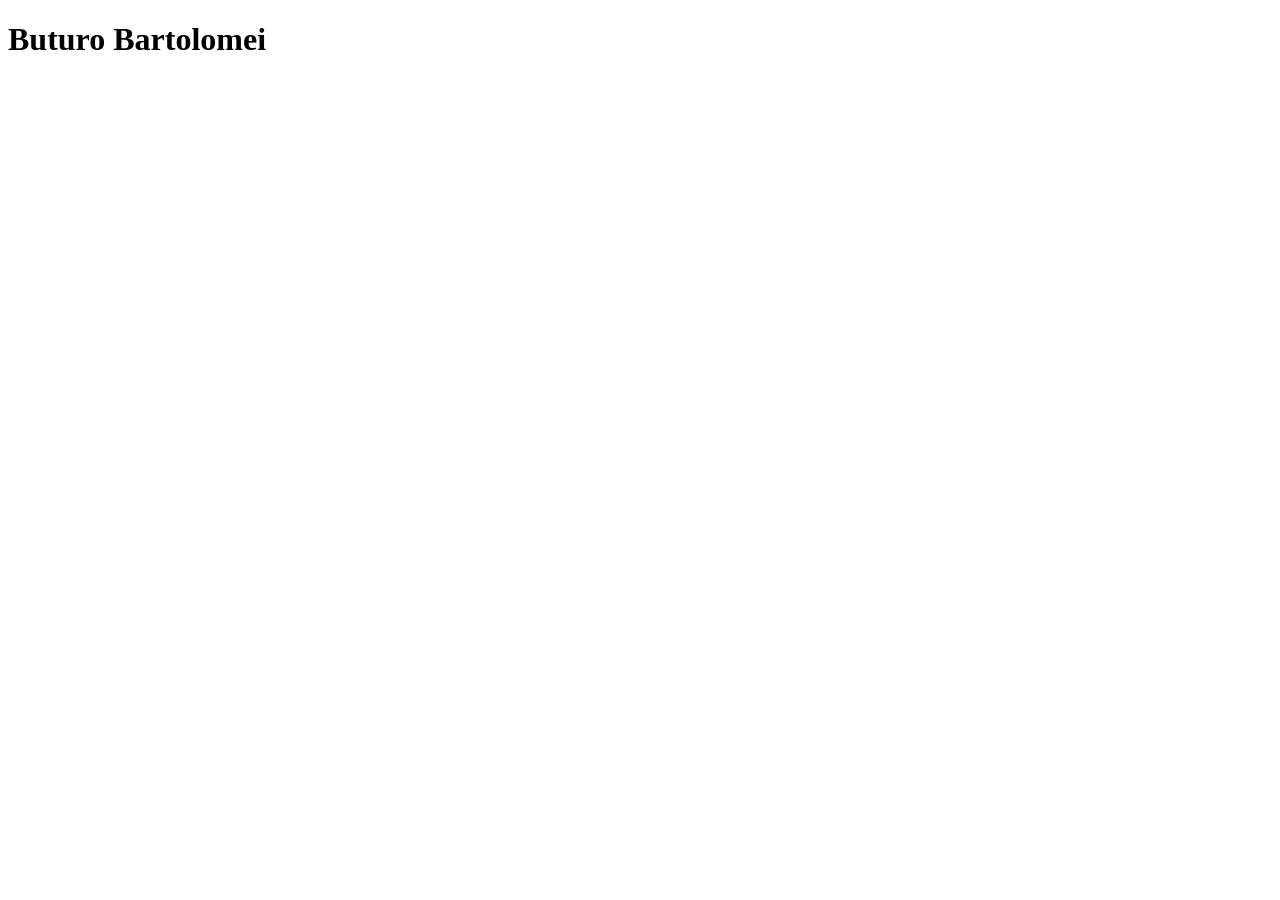
==== index.html @ e7dfceb3 "Create index.html" ====
<!DOCTYPE html>
<html lang="en">
  <head>
    <meta charset="UTF-8">
    <meta name="viewport" content="width=device-width, initial-scale=1.0">
    <meta http-equiv="X-UA-Compatible" content="ie=edge">
    <title>Buturos Website</title>
    <link rel="stylesheet" href="style.css">
  </head>
  <body>
    <h1>Buturo Bartolomei</h1>
    <script src="index.js"></script>
  </body
  </html>
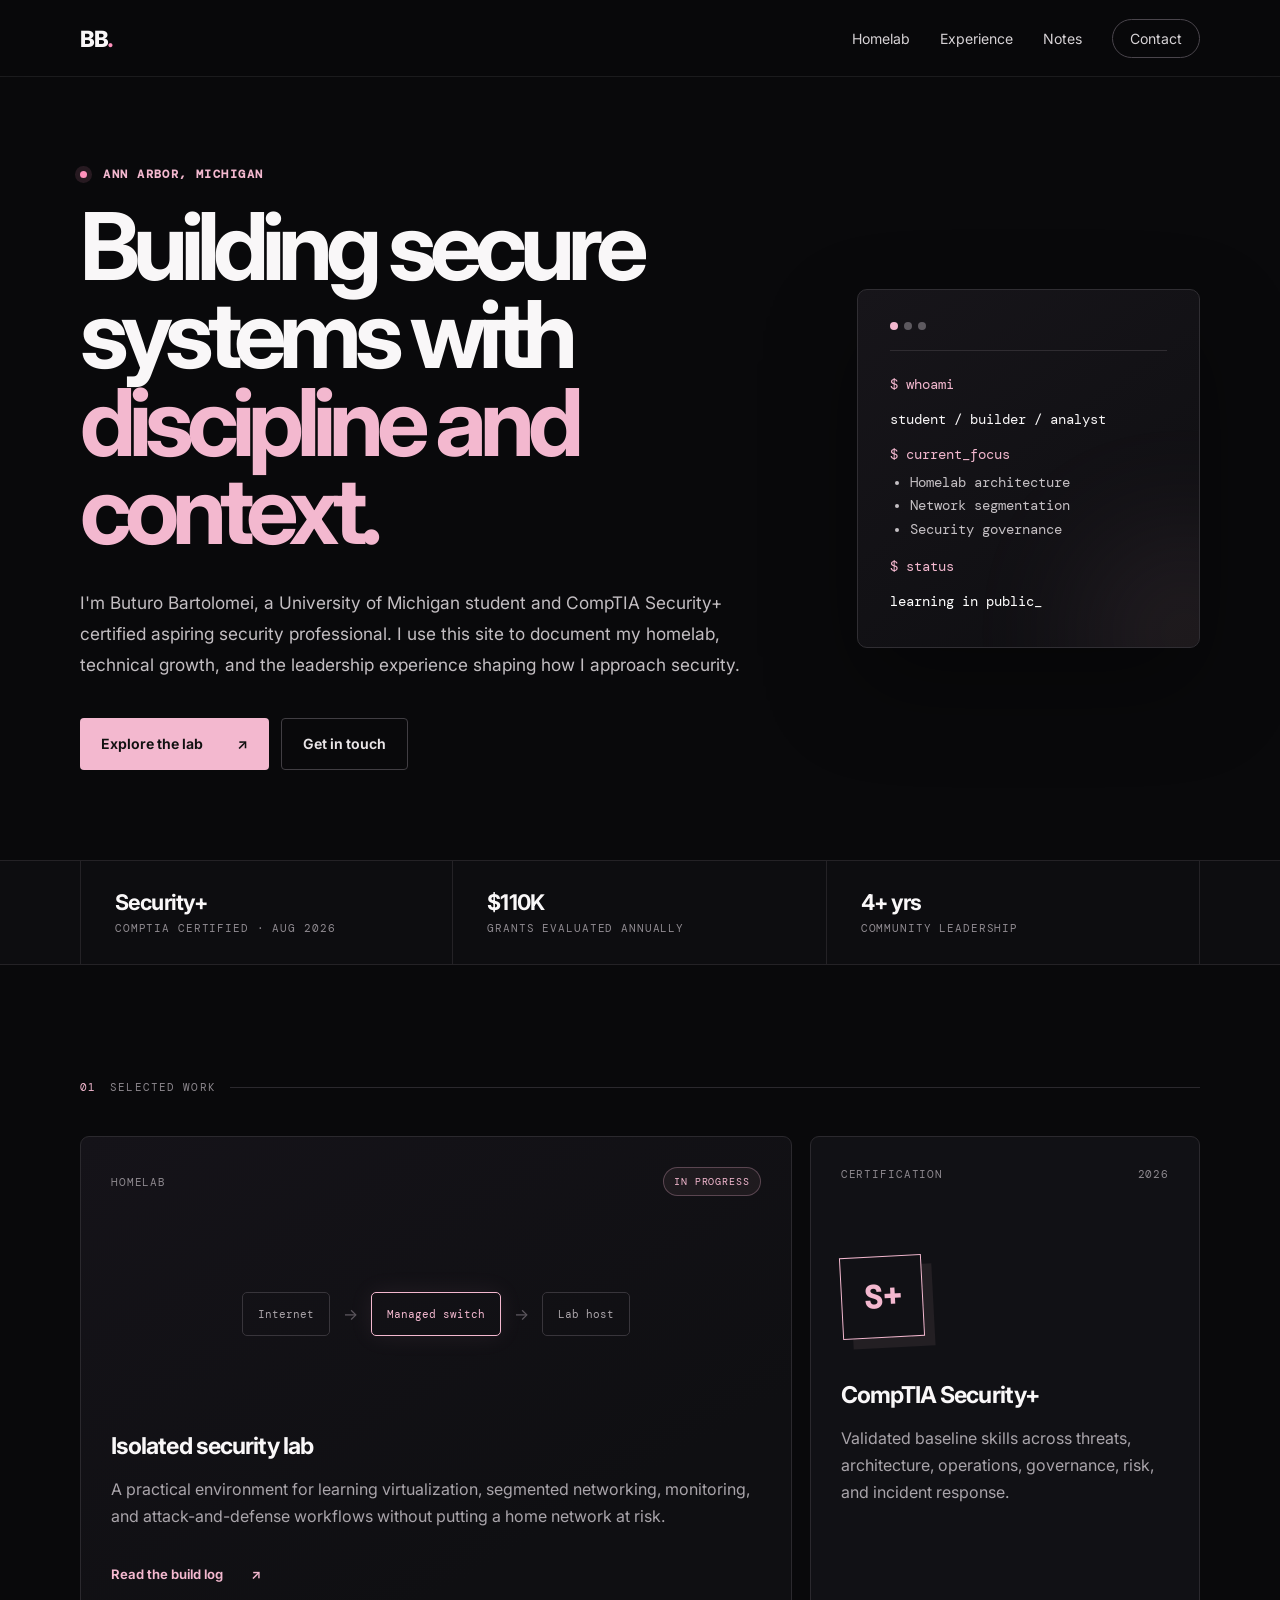
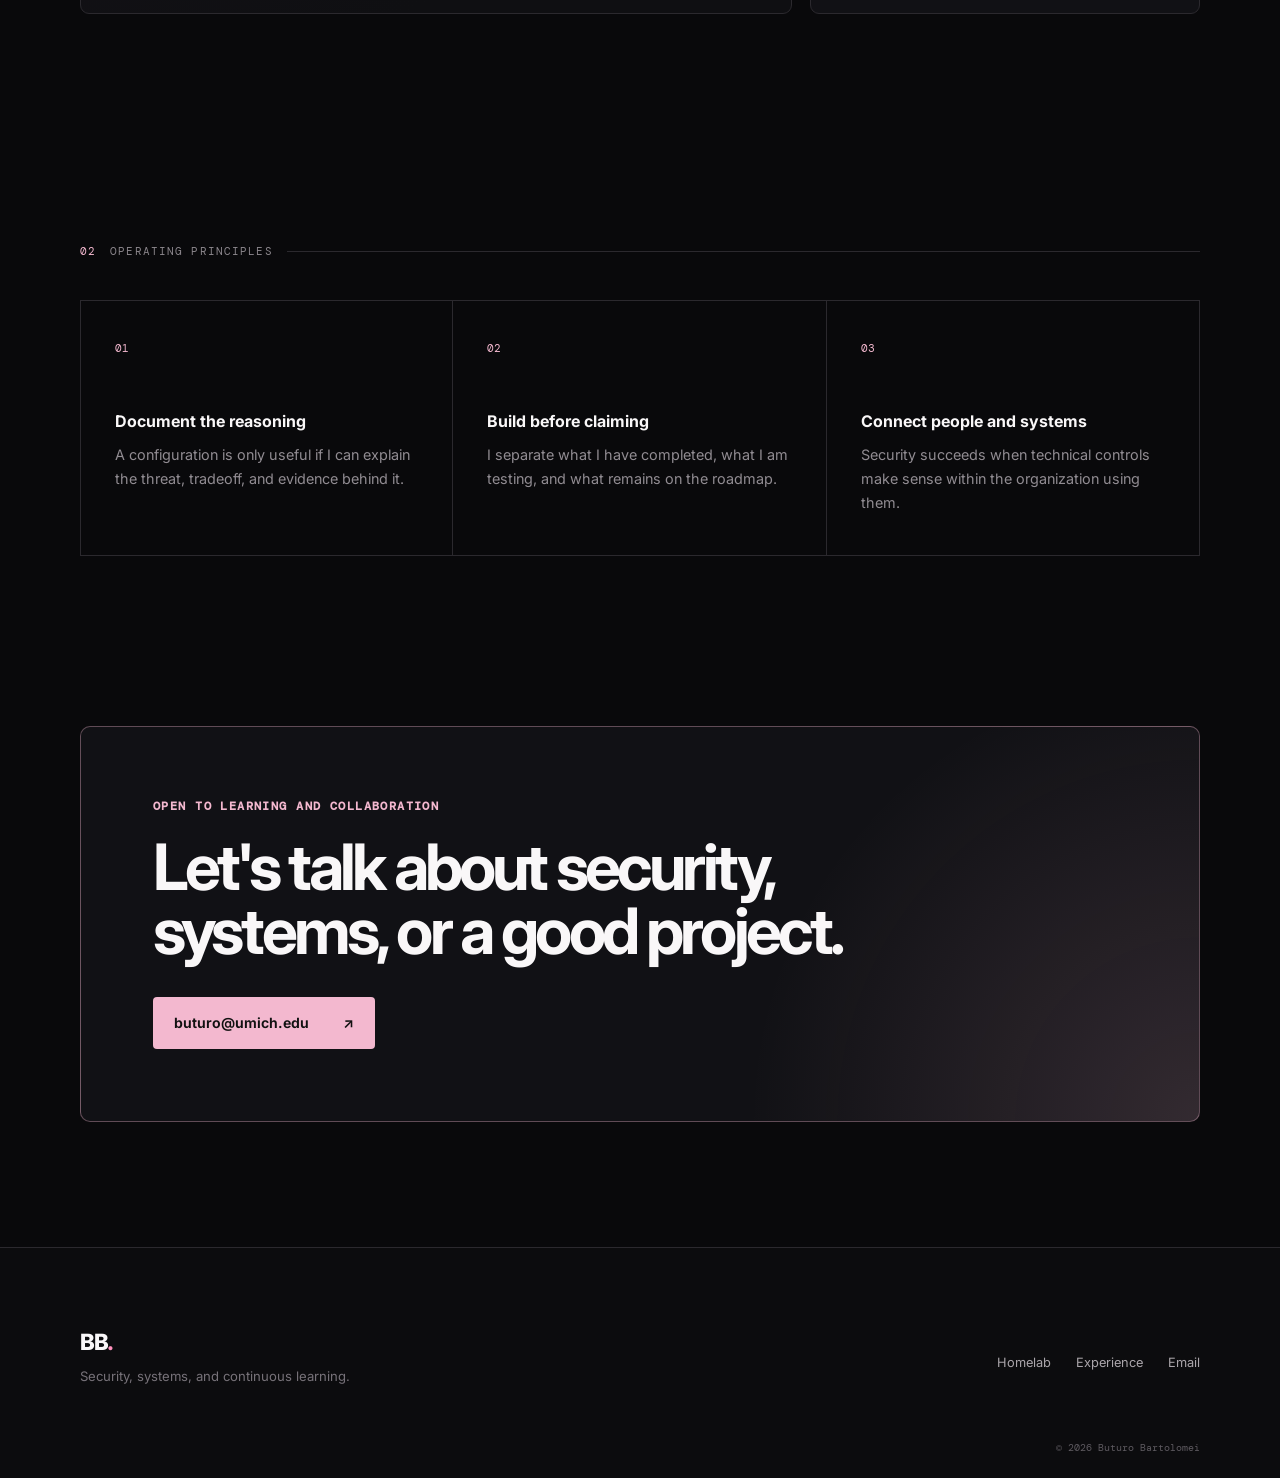
==== commit 502e0c81: "Add files via upload" ====
--- a/index.html
+++ b/index.html
@@ -1,14 +1,58 @@
-<!DOCTYPE html>
+<!doctype html>
 <html lang="en">
-  <head>
-    <meta charset="UTF-8">
-    <meta name="viewport" content="width=device-width, initial-scale=1.0">
-    <meta http-equiv="X-UA-Compatible" content="ie=edge">
-    <title>Buturos Website</title>
-    <link rel="stylesheet" href="style.css">
-  </head>
-  <body>
-    <h1>Buturo Bartolomei</h1>
-    <script src="index.js"></script>
-  </body
-  </html>
+<head>
+  <meta charset="utf-8">
+  <meta name="viewport" content="width=device-width,initial-scale=1">
+  <meta name="description" content="CompTIA Security+ certified University of Michigan student documenting homelab projects, security learning, and leadership experience.">
+  <meta name="theme-color" content="#09090b">
+  <title>Buturo Bartolomei | Cybersecurity Portfolio</title>
+  <link rel="icon" href="assets/favicon.svg" type="image/svg+xml">
+  <link rel="stylesheet" href="assets/css/styles.css">
+  <script defer src="assets/js/main.js"></script>
+</head>
+<body>
+  <header class="site-header"><div class="shell nav-wrap">
+    <a class="brand" href="./" aria-label="Buturo Bartolomei home">BB<span>.</span></a>
+    <nav aria-label="Main navigation"><a href="homelab/">Homelab</a><a href="experience/">Experience</a><a href="notes/">Notes</a><a class="nav-contact" href="mailto:buturo@umich.edu">Contact</a></nav>
+  </div></header>
+  <main>
+    <section class="hero shell">
+      <div class="hero-copy">
+        <p class="eyebrow"><span class="status-dot"></span> Ann Arbor, Michigan</p>
+        <h1>Building secure systems with <em>discipline and context.</em></h1>
+        <p class="hero-intro">I'm Buturo Bartolomei, a University of Michigan student and CompTIA Security+ certified aspiring security professional. I use this site to document my homelab, technical growth, and the leadership experience shaping how I approach security.</p>
+        <div class="button-row"><a class="button primary" href="homelab/">Explore the lab <span>↗</span></a><a class="button secondary" href="mailto:buturo@umich.edu">Get in touch</a></div>
+      </div>
+      <aside class="hero-card" aria-label="Current focus">
+        <div class="terminal-bar"><span></span><span></span><span></span></div>
+        <p class="mono pink">$ whoami</p><p>student / builder / analyst</p>
+        <p class="mono pink">$ current_focus</p><ul><li>Homelab architecture</li><li>Network segmentation</li><li>Security governance</li></ul>
+        <p class="mono pink">$ status</p><p class="typing">learning in public_</p>
+      </aside>
+    </section>
+    <section class="proof-strip"><div class="shell proof-grid">
+      <div class="proof-item"><strong>Security+</strong><span>CompTIA certified · Aug 2026</span></div>
+      <div class="proof-item"><strong>$110K</strong><span>Grants evaluated annually</span></div>
+      <div class="proof-item"><strong>4+ yrs</strong><span>Community leadership</span></div>
+    </div></section>
+    <section class="section shell">
+      <div class="section-label"><span>01</span><p>Selected work</p><i></i></div>
+      <div class="feature-grid">
+        <article class="feature-card large">
+          <div class="card-topline"><span>Homelab</span><span class="pill">In progress</span></div>
+          <div class="lab-visual" aria-hidden="true"><div class="node">Internet</div><span>→</span><div class="node active">Managed switch</div><span>→</span><div class="node">Lab host</div></div>
+          <h2>Isolated security lab</h2><p>A practical environment for learning virtualization, segmented networking, monitoring, and attack-and-defense workflows without putting a home network at risk.</p>
+          <a class="text-link" href="homelab/">Read the build log <span>↗</span></a>
+        </article>
+        <article class="feature-card"><div class="card-topline"><span>Certification</span><span>2026</span></div><div class="cert-mark">S+</div><h2>CompTIA Security+</h2><p>Validated baseline skills across threats, architecture, operations, governance, risk, and incident response.</p></article>
+      </div>
+    </section>
+    <section class="section shell">
+      <div class="section-label"><span>02</span><p>Operating principles</p><i></i></div>
+      <div class="principles"><article><span>01</span><h3>Document the reasoning</h3><p>A configuration is only useful if I can explain the threat, tradeoff, and evidence behind it.</p></article><article><span>02</span><h3>Build before claiming</h3><p>I separate what I have completed, what I am testing, and what remains on the roadmap.</p></article><article><span>03</span><h3>Connect people and systems</h3><p>Security succeeds when technical controls make sense within the organization using them.</p></article></div>
+    </section>
+    <section class="cta shell"><p class="eyebrow">Open to learning and collaboration</p><h2>Let's talk about security, systems, or a good project.</h2><a class="button primary" href="mailto:buturo@umich.edu">buturo@umich.edu <span>↗</span></a></section>
+  </main>
+  <footer class="site-footer"><div class="shell footer-inner"><div><a class="brand" href="./">BB<span>.</span></a><p>Security, systems, and continuous learning.</p></div><div class="footer-links"><a href="homelab/">Homelab</a><a href="experience/">Experience</a><a href="mailto:buturo@umich.edu">Email</a></div><p class="copyright">© <span data-current-year>2026</span> Buturo Bartolomei</p></div></footer>
+</body>
+</html>
--- a/assets/css/styles.css
+++ b/assets/css/styles.css
@@ -0,0 +1,143 @@
+@import url('https://fonts.googleapis.com/css2?family=DM+Mono:wght@400;500&family=Inter:wght@400;500;600;700;800&display=swap');
+
+:root { --ink:#09090b; --panel:#121216; --muted:#a9a4aa; --line:#2b292e; --pink:#f3b8cf; --pink-strong:#ff91bc; --white:#f9f7f8; --font-geist-sans:'Inter',Arial,sans-serif; --font-geist-mono:'DM Mono',monospace; }
+* { box-sizing:border-box; }
+html { scroll-behavior:smooth; }
+body { margin:0; background:var(--ink); color:var(--white); font-family:var(--font-geist-sans),Arial,sans-serif; }
+a { color:inherit; text-decoration:none; }
+button,a { -webkit-tap-highlight-color:transparent; }
+::selection { background:var(--pink); color:var(--ink); }
+.shell { width:min(1120px,calc(100% - 48px)); margin-inline:auto; }
+.mono { font-family:var(--font-geist-mono),monospace; }
+.pink { color:var(--pink); }
+.site-header { position:sticky; top:0; z-index:30; background:color-mix(in srgb,var(--ink) 88%,transparent); border-bottom:1px solid rgba(255,255,255,.08); backdrop-filter:blur(16px); }
+.nav-wrap { min-height:76px; display:flex; align-items:center; justify-content:space-between; gap:24px; }
+.brand { font-size:1.4rem; font-weight:800; letter-spacing:-.06em; }
+.brand span { color:var(--pink-strong); }
+nav { display:flex; align-items:center; gap:30px; font-size:.88rem; color:#d6d2d5; }
+nav a { transition:color .2s ease; }
+nav a:hover,nav a:focus-visible { color:var(--pink); }
+.nav-contact { padding:10px 17px; border:1px solid #4a454c; border-radius:999px; }
+.hero { min-height:690px; display:grid; grid-template-columns:1.45fr .75fr; gap:clamp(50px,9vw,120px); align-items:center; padding-block:90px; }
+.eyebrow { margin:0 0 22px; color:var(--pink); font:600 .74rem/1.2 var(--font-geist-mono),monospace; letter-spacing:.12em; text-transform:uppercase; }
+.status-dot { display:inline-block; width:7px; height:7px; margin-right:8px; border-radius:50%; background:var(--pink-strong); box-shadow:0 0 0 5px rgba(255,145,188,.12); }
+.hero h1,.page-hero h1 { margin:0; max-width:850px; font-size:clamp(3.6rem,7.3vw,6.8rem); line-height:.94; letter-spacing:-.075em; }
+.hero h1 em { color:var(--pink); font-style:normal; }
+.hero-intro,.page-hero>p:last-child { max-width:690px; margin:32px 0 0; color:#c3bec2; font-size:1.08rem; line-height:1.8; }
+.button-row { display:flex; flex-wrap:wrap; gap:12px; margin-top:38px; }
+.button { display:inline-flex; justify-content:center; align-items:center; gap:34px; min-height:52px; padding:0 21px; border-radius:4px; font-size:.88rem; font-weight:650; transition:transform .2s ease,background .2s ease; }
+.button:hover { transform:translateY(-2px); }
+.button.primary { background:var(--pink); color:#111; }
+.button.primary:hover { background:#ffc6dc; }
+.button.secondary { border:1px solid #413e43; color:#e9e5e7; }
+.hero-card { position:relative; overflow:hidden; padding:32px; border:1px solid #302e33; border-radius:10px; background:linear-gradient(145deg,#17151a,#0e0e11); box-shadow:0 40px 90px rgba(0,0,0,.35); font:.85rem/1.7 var(--font-geist-mono),monospace; }
+.hero-card::after { content:""; position:absolute; width:150px; height:150px; right:-60px; bottom:-60px; border-radius:50%; background:var(--pink); filter:blur(80px); opacity:.18; }
+.hero-card p { margin:12px 0 2px; }
+.hero-card ul { margin:5px 0 14px; padding-left:20px; color:#c5c0c4; }
+.terminal-bar { display:flex; gap:6px; padding-bottom:20px; margin-bottom:22px; border-bottom:1px solid #2f2c31; }
+.terminal-bar span { width:8px; height:8px; border-radius:50%; background:#5d595f; }
+.terminal-bar span:first-child { background:var(--pink); }
+.typing { color:#fff; }
+.proof-strip { border-block:1px solid #242226; background:#0d0d10; }
+.proof-grid { display:grid; grid-template-columns:repeat(3,1fr); }
+.proof-item { display:grid; gap:6px; padding:28px 34px; border-right:1px solid #242226; }
+.proof-item:first-child { border-left:1px solid #242226; }
+.proof-item strong { font-size:1.35rem; letter-spacing:-.04em; }
+.proof-item span { color:#8f8a90; font:.68rem/1.4 var(--font-geist-mono),monospace; text-transform:uppercase; letter-spacing:.08em; }
+.section { padding-block:115px; }
+.section-label { display:flex; align-items:center; gap:14px; margin-bottom:42px; color:#8b868c; font:.7rem var(--font-geist-mono),monospace; letter-spacing:.1em; text-transform:uppercase; }
+.section-label span { color:var(--pink); }
+.section-label p { margin:0; }
+.section-label i { height:1px; flex:1; background:#2b292e; }
+.feature-grid { display:grid; grid-template-columns:1.55fr .85fr; gap:18px; }
+.feature-card { min-height:430px; padding:30px; border:1px solid var(--line); border-radius:9px; background:#111115; }
+.feature-card.large { background:linear-gradient(150deg,#151319 0%,#0f0f12 75%); }
+.card-topline { display:flex; align-items:center; justify-content:space-between; gap:18px; color:#8d888e; font:.68rem var(--font-geist-mono),monospace; letter-spacing:.08em; text-transform:uppercase; }
+.pill { padding:7px 10px; color:var(--pink); border:1px solid rgba(243,184,207,.28); border-radius:99px; background:rgba(243,184,207,.06); font:.64rem var(--font-geist-mono),monospace; }
+.lab-visual { display:flex; align-items:center; justify-content:center; gap:13px; min-height:180px; margin:28px 0; color:#5d585f; }
+.node { padding:14px 15px; border:1px solid #38353b; border-radius:5px; color:#aaa4a9; font:.67rem var(--font-geist-mono),monospace; }
+.node.active { border-color:var(--pink); color:var(--pink); box-shadow:0 0 25px rgba(243,184,207,.08); }
+.feature-card h2,.credential h2,.notes-grid h2,.timeline h2,.experience-list h2 { margin:0 0 12px; font-size:1.45rem; letter-spacing:-.04em; }
+.feature-card>p,.credential p,.notes-grid article>p:not(.eyebrow),.timeline p,.experience-list li { color:#a9a4aa; line-height:1.7; }
+.text-link { display:inline-flex; gap:28px; margin-top:20px; color:var(--pink); font-size:.82rem; font-weight:650; }
+.text-link.muted { color:#68636a; }
+.cert-mark { display:grid; place-items:center; width:82px; height:82px; margin:75px 0 43px; border:1px solid var(--pink); color:var(--pink); font:700 2rem var(--font-geist-mono),monospace; transform:rotate(-3deg); box-shadow:10px 10px 0 rgba(243,184,207,.08); }
+.principles { display:grid; grid-template-columns:repeat(3,1fr); border-block:1px solid var(--line); }
+.principles article { padding:35px 34px 40px; border-right:1px solid var(--line); }
+.principles article:first-child { border-left:1px solid var(--line); }
+.principles span { color:var(--pink); font:.7rem var(--font-geist-mono),monospace; }
+.principles h3 { margin:55px 0 12px; font-size:1rem; }
+.principles p { margin:0; color:#918c92; font-size:.9rem; line-height:1.65; }
+.principles.compact h3 { margin-top:0; }
+.cta { margin-block:55px 125px; padding:72px; border:1px solid rgba(243,184,207,.35); border-radius:10px; background:radial-gradient(circle at 100% 100%,rgba(243,184,207,.15),transparent 38%),#111115; }
+.cta h2 { max-width:700px; margin:0 0 34px; font-size:clamp(2.2rem,5vw,4.4rem); line-height:1; letter-spacing:-.06em; }
+.page-hero { padding-block:120px 90px; border-bottom:1px solid var(--line); }
+.page-hero h1 { max-width:900px; font-size:clamp(3.2rem,6.8vw,6.2rem); }
+.architecture { display:flex; align-items:center; justify-content:space-between; gap:16px; padding:48px 32px; border:1px solid var(--line); border-radius:9px; background:#111115; }
+.architecture>div { min-width:150px; padding:22px; border:1px solid #343137; border-radius:6px; }
+.architecture>div.accent { border-color:var(--pink); }
+.architecture small,.architecture strong { display:block; }
+.architecture small { margin-bottom:10px; color:var(--pink); font:.63rem var(--font-geist-mono),monospace; text-transform:uppercase; }
+.architecture strong { font-size:.9rem; }
+.architecture>span { color:#5e5960; }
+.callout { display:grid; grid-template-columns:180px 1fr; gap:30px; margin-top:18px; padding:24px 28px; border-left:2px solid var(--pink); background:#121116; }
+.callout strong { color:var(--pink); font:.7rem var(--font-geist-mono),monospace; text-transform:uppercase; }
+.callout p { margin:0; color:#aaa5aa; line-height:1.6; }
+.timeline { border-top:1px solid var(--line); }
+.timeline article { display:grid; grid-template-columns:90px 1fr; gap:28px; padding:34px 0; border-bottom:1px solid var(--line); }
+.timeline-num { color:var(--pink); font:.8rem var(--font-geist-mono),monospace; }
+.timeline .card-topline { align-items:flex-start; }
+.timeline p { max-width:700px; margin:0; }
+.credential-grid { display:grid; grid-template-columns:1.35fr 1fr; gap:18px; }
+.credential { min-height:330px; padding:34px; border:1px solid var(--line); border-radius:9px; background:#111115; display:flex; flex-direction:column; justify-content:flex-end; }
+.credential.featured { flex-direction:row; align-items:end; gap:38px; background:linear-gradient(145deg,#17141a,#101013); }
+.credential .cert-mark { flex:0 0 auto; margin:0; }
+.credential .eyebrow { margin-bottom:12px; }
+.credential p { margin-bottom:0; }
+.experience-list { border-top:1px solid var(--line); }
+.experience-list article { padding:40px 0; border-bottom:1px solid var(--line); }
+.experience-heading { display:flex; justify-content:space-between; gap:30px; }
+.experience-heading p { margin:6px 0 0; color:var(--pink); font-size:.82rem; }
+.experience-heading time { color:#7f7a80; font:.7rem var(--font-geist-mono),monospace; text-transform:uppercase; }
+.experience-list ul { max-width:720px; margin:24px 0 0; padding-left:20px; }
+.experience-list li { padding-left:8px; }
+.notes-grid { display:grid; grid-template-columns:repeat(3,1fr); gap:18px; }
+.notes-grid article { min-height:340px; padding:30px; border:1px solid var(--line); border-radius:8px; background:#111115; display:flex; flex-direction:column; }
+.notes-grid .eyebrow { margin-bottom:50px; }
+.notes-grid .text-link { margin-top:auto; padding-top:20px; }
+.site-footer { border-top:1px solid var(--line); background:#0c0c0e; }
+.footer-inner { min-height:230px; display:grid; grid-template-columns:1fr auto; align-items:center; gap:30px; position:relative; }
+.footer-inner>div:first-child p { color:#777279; font-size:.82rem; }
+.footer-links { display:flex; gap:25px; color:#aaa5aa; font-size:.8rem; }
+.copyright { position:absolute; bottom:24px; right:0; margin:0; color:#5e5a60; font:.64rem var(--font-geist-mono),monospace; }
+@media (max-width:820px) {
+  .shell { width:min(100% - 32px,680px); }
+  nav { gap:12px; font-size:.76rem; }
+  .nav-contact { padding:8px 11px; }
+  .hero { min-height:auto; grid-template-columns:1fr; padding-block:80px; }
+  .hero h1 { font-size:clamp(3.1rem,15vw,5rem); }
+  .hero-card { max-width:500px; }
+  .proof-grid,.feature-grid,.principles,.credential-grid,.notes-grid { grid-template-columns:1fr; }
+  .proof-item,.proof-item:first-child { border-left:1px solid #242226; border-bottom:1px solid #242226; }
+  .principles article,.principles article:first-child { border-left:1px solid var(--line); border-bottom:1px solid var(--line); }
+  .architecture { overflow-x:auto; justify-content:flex-start; }
+  .architecture>div { flex:0 0 160px; }
+  .credential.featured { flex-direction:column; align-items:flex-start; justify-content:flex-end; }
+  .experience-heading { flex-direction:column; gap:10px; }
+  .cta { padding:40px 28px; }
+}
+@media (max-width:520px) {
+  .nav-wrap { gap:12px; }
+  nav { gap:7px; font-size:.64rem; }
+  .nav-contact { padding:7px 8px; }
+  .hero { padding-top:64px; }
+  .hero h1,.page-hero h1 { letter-spacing:-.06em; }
+  .section { padding-block:80px; }
+  .lab-visual { align-items:stretch; flex-direction:column; }
+  .lab-visual>span { transform:rotate(90deg); text-align:center; }
+  .callout { grid-template-columns:1fr; gap:10px; }
+  .timeline article { grid-template-columns:45px 1fr; }
+  .footer-inner { grid-template-columns:1fr; padding-block:50px; }
+  .copyright { position:static; }
+}
+@media (prefers-reduced-motion:reduce) { html { scroll-behavior:auto; } *,*::before,*::after { transition-duration:.01ms!important; } }
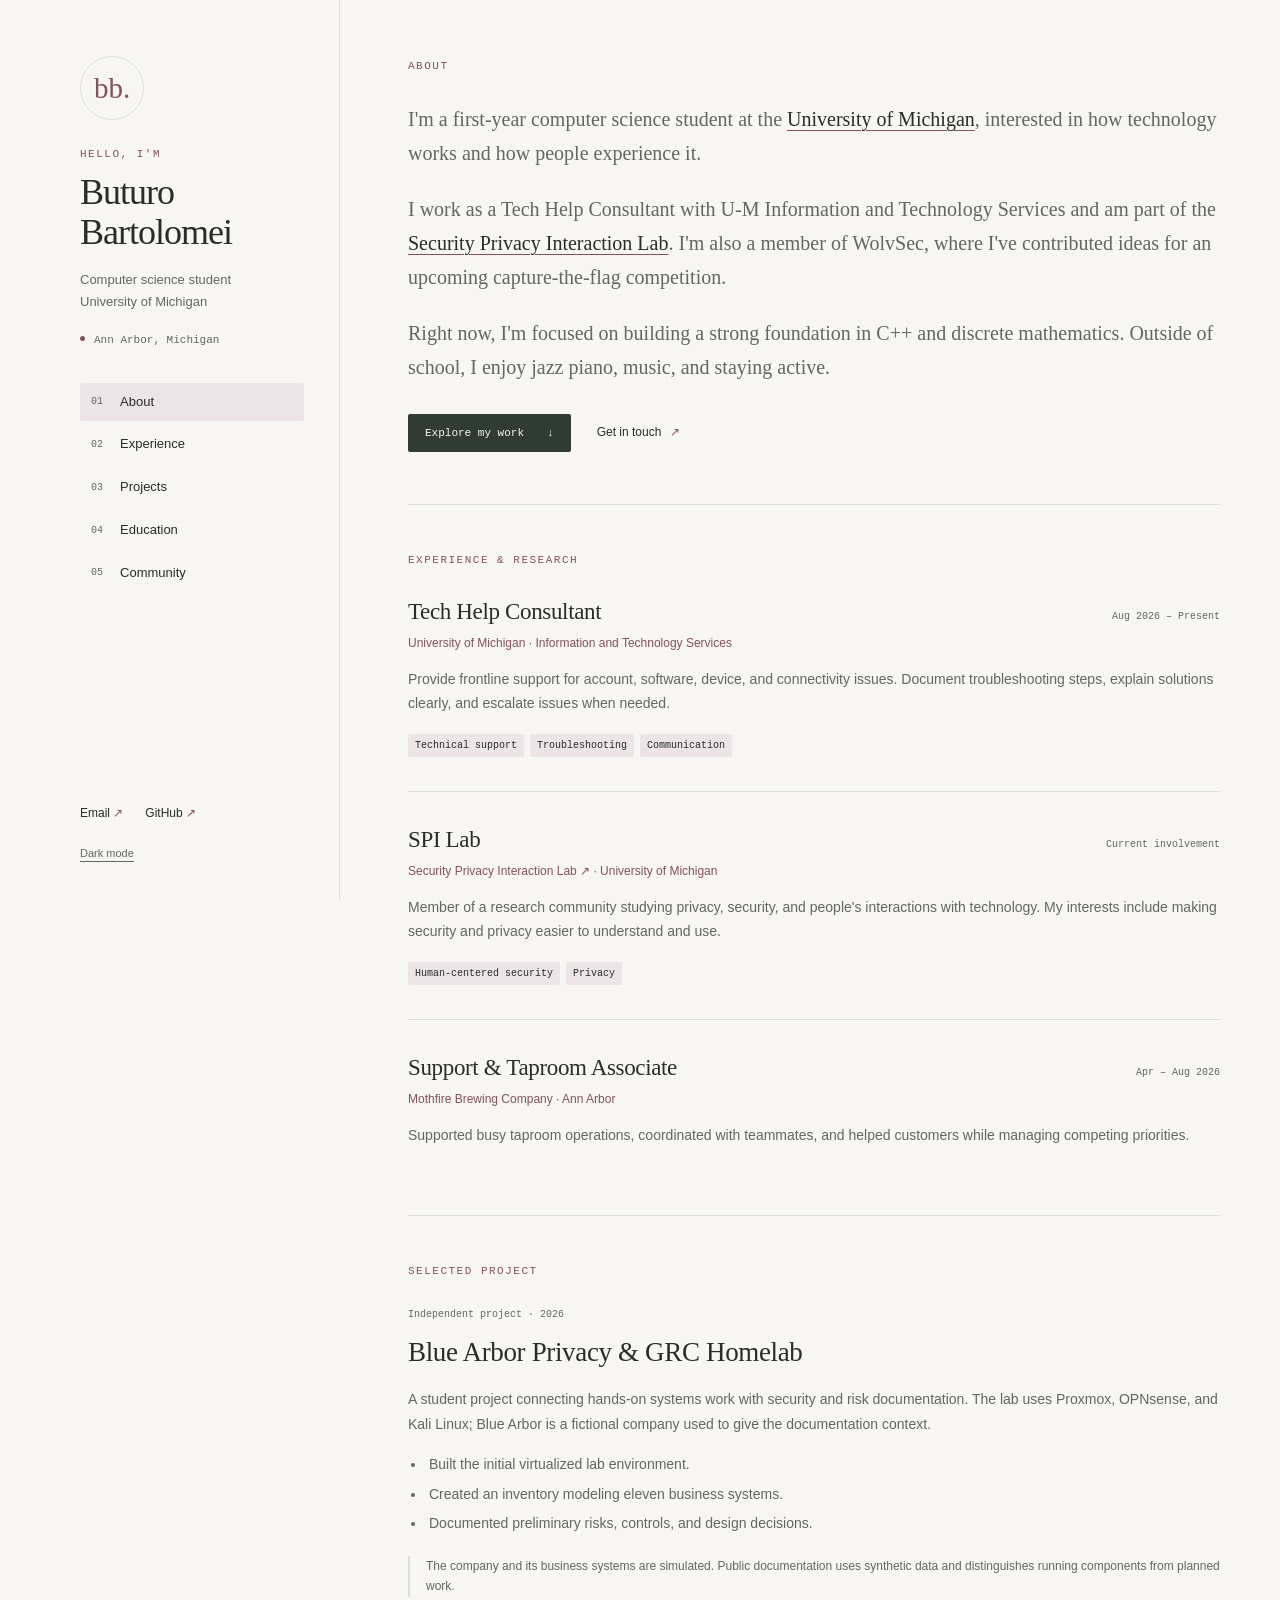
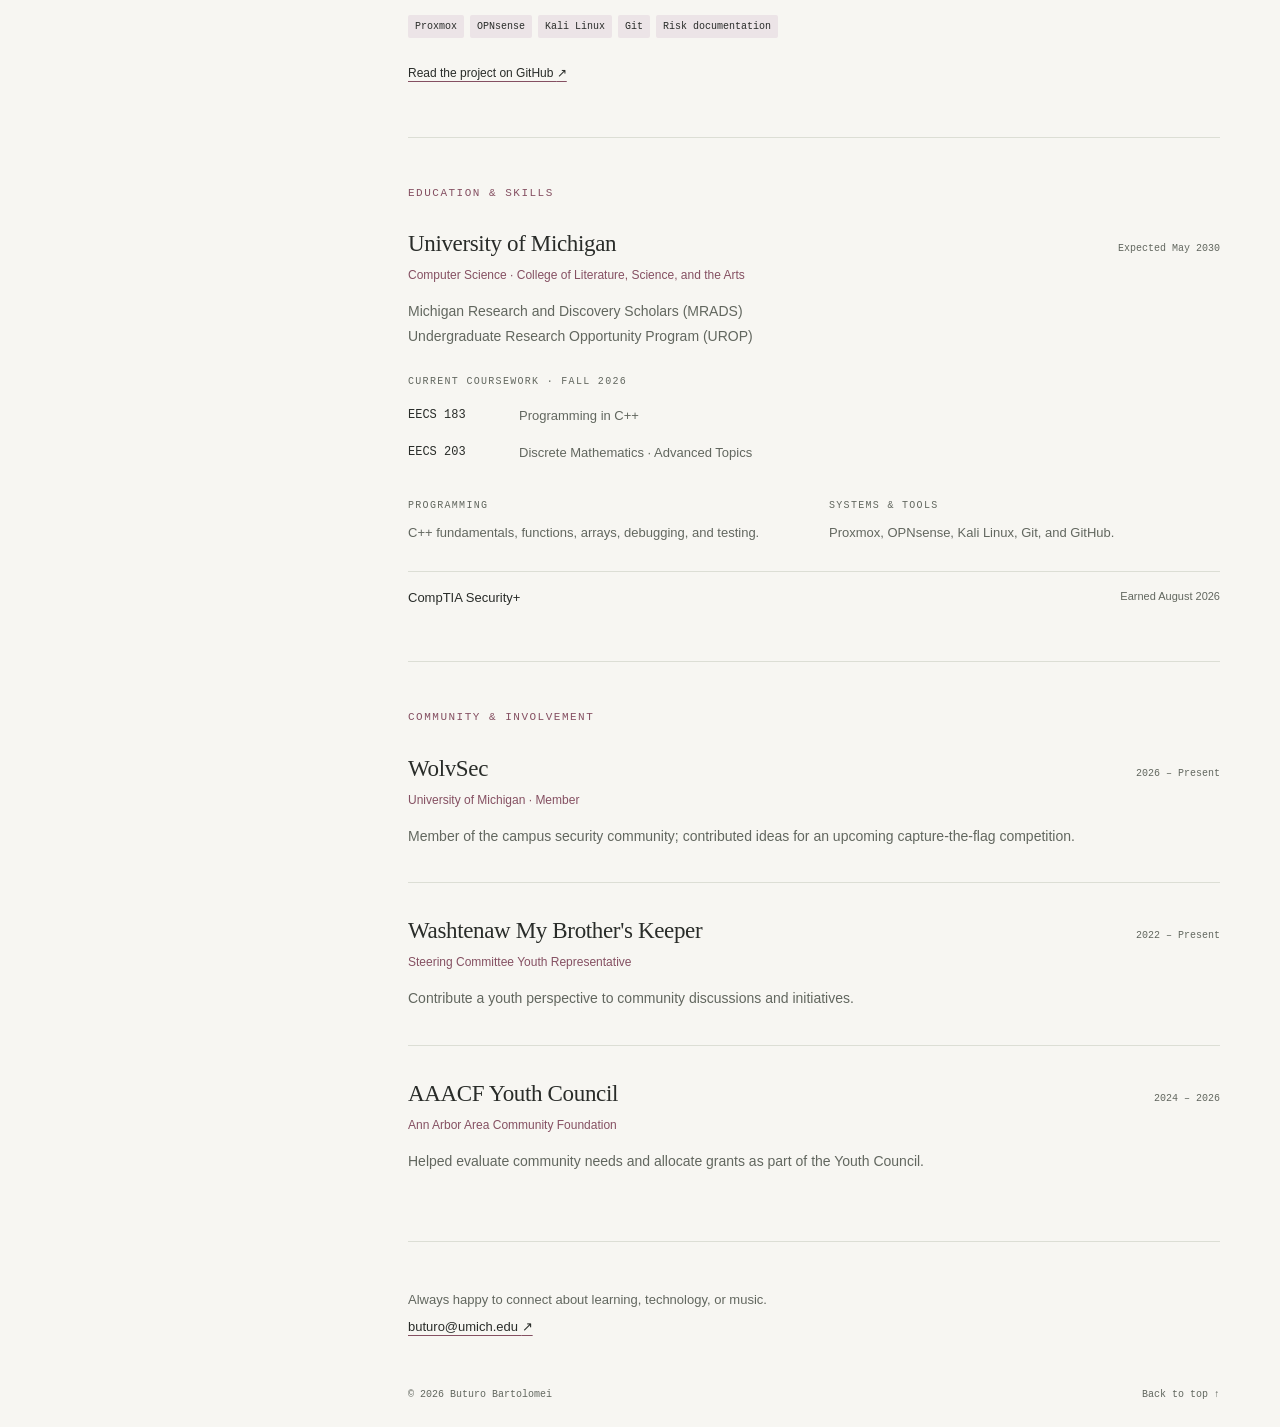
==== commit 68c29ecc: "Refresh portfolio with minimal layout and current campus involvement" ====
--- a/index.html
+++ b/index.html
@@ -2,57 +2,98 @@
 <html lang="en">
 <head>
   <meta charset="utf-8">
-  <meta name="viewport" content="width=device-width,initial-scale=1">
-  <meta name="description" content="CompTIA Security+ certified University of Michigan student documenting homelab projects, security learning, and leadership experience.">
-  <meta name="theme-color" content="#09090b">
-  <title>Buturo Bartolomei | Cybersecurity Portfolio</title>
-  <link rel="icon" href="assets/favicon.svg" type="image/svg+xml">
-  <link rel="stylesheet" href="assets/css/styles.css">
-  <script defer src="assets/js/main.js"></script>
+  <meta name="viewport" content="width=device-width, initial-scale=1">
+  <meta name="description" content="Buturo Bartolomei, a University of Michigan computer science student. Technical support, human-centered security, research involvement, and community work.">
+  <meta name="theme-color" content="#f7f6f2">
+  <title>Buturo Bartolomei</title>
+  <link rel="icon" href="assets/monogram.svg" type="image/svg+xml">
+  <link rel="stylesheet" href="assets/portfolio.css">
+  <script defer src="assets/portfolio.js"></script>
 </head>
 <body>
-  <header class="site-header"><div class="shell nav-wrap">
-    <a class="brand" href="./" aria-label="Buturo Bartolomei home">BB<span>.</span></a>
-    <nav aria-label="Main navigation"><a href="homelab/">Homelab</a><a href="experience/">Experience</a><a href="notes/">Notes</a><a class="nav-contact" href="mailto:buturo@umich.edu">Contact</a></nav>
-  </div></header>
-  <main>
-    <section class="hero shell">
-      <div class="hero-copy">
-        <p class="eyebrow"><span class="status-dot"></span> Ann Arbor, Michigan</p>
-        <h1>Building secure systems with <em>discipline and context.</em></h1>
-        <p class="hero-intro">I'm Buturo Bartolomei, a University of Michigan student and CompTIA Security+ certified aspiring security professional. I use this site to document my homelab, technical growth, and the leadership experience shaping how I approach security.</p>
-        <div class="button-row"><a class="button primary" href="homelab/">Explore the lab <span>↗</span></a><a class="button secondary" href="mailto:buturo@umich.edu">Get in touch</a></div>
+  <a class="skip-link" href="#main">Skip to content</a>
+  <div class="layout">
+    <header class="sidebar">
+      <div>
+        <a class="monogram" href="#about" aria-label="Buturo Bartolomei, about">bb.</a>
+        <p class="eyebrow intro-label">Hello, I'm</p>
+        <h1><a href="#about">Buturo<br> Bartolomei</a></h1>
+        <p class="role">Computer science student<br> University of Michigan</p>
+        <p class="location">Ann Arbor, Michigan</p>
+        <nav aria-label="Primary navigation">
+          <a href="#about" aria-current="location"><span>01</span> About</a>
+          <a href="#experience"><span>02</span> Experience</a>
+          <a href="#projects"><span>03</span> Projects</a>
+          <a href="#education"><span>04</span> Education</a>
+          <a href="#community"><span>05</span> Community</a>
+        </nav>
       </div>
-      <aside class="hero-card" aria-label="Current focus">
-        <div class="terminal-bar"><span></span><span></span><span></span></div>
-        <p class="mono pink">$ whoami</p><p>student / builder / analyst</p>
-        <p class="mono pink">$ current_focus</p><ul><li>Homelab architecture</li><li>Network segmentation</li><li>Security governance</li></ul>
-        <p class="mono pink">$ status</p><p class="typing">learning in public_</p>
-      </aside>
-    </section>
-    <section class="proof-strip"><div class="shell proof-grid">
-      <div class="proof-item"><strong>Security+</strong><span>CompTIA certified · Aug 2026</span></div>
-      <div class="proof-item"><strong>$110K</strong><span>Grants evaluated annually</span></div>
-      <div class="proof-item"><strong>4+ yrs</strong><span>Community leadership</span></div>
-    </div></section>
-    <section class="section shell">
-      <div class="section-label"><span>01</span><p>Selected work</p><i></i></div>
-      <div class="feature-grid">
-        <article class="feature-card large">
-          <div class="card-topline"><span>Homelab</span><span class="pill">In progress</span></div>
-          <div class="lab-visual" aria-hidden="true"><div class="node">Internet</div><span>→</span><div class="node active">Managed switch</div><span>→</span><div class="node">Lab host</div></div>
-          <h2>Isolated security lab</h2><p>A practical environment for learning virtualization, segmented networking, monitoring, and attack-and-defense workflows without putting a home network at risk.</p>
-          <a class="text-link" href="homelab/">Read the build log <span>↗</span></a>
+      <div class="sidebar-bottom">
+        <div class="social-links"><a href="mailto:buturo@umich.edu">Email <span aria-hidden="true">↗</span></a><a href="https://github.com/bkyonce">GitHub <span aria-hidden="true">↗</span></a></div>
+        <button id="theme-toggle" type="button" aria-pressed="false" hidden>Dark mode</button>
+      </div>
+    </header>
+    <main id="main" tabindex="-1">
+      <section id="about" aria-labelledby="about-title">
+        <h2 class="eyebrow" id="about-title">About</h2>
+        <div class="about-copy">
+          <p>I'm a first-year computer science student at the <a href="https://umich.edu/">University of Michigan</a>, interested in how technology works and how people experience it.</p>
+          <p>I work as a Tech Help Consultant with U-M Information and Technology Services and am part of the <a href="https://spilab.io/">Security Privacy Interaction Lab</a>. I'm also a member of WolvSec, where I've contributed ideas for an upcoming capture-the-flag competition.</p>
+          <p>Right now, I'm focused on building a strong foundation in C++ and discrete mathematics. Outside of school, I enjoy jazz piano, music, and staying active.</p>
+        </div>
+        <div class="about-links"><a class="button" href="#projects">Explore my work <span aria-hidden="true">↓</span></a><a class="quiet-link" href="mailto:buturo@umich.edu">Get in touch <span aria-hidden="true">↗</span></a></div>
+      </section>
+      <section id="experience" aria-labelledby="experience-title">
+        <h2 class="eyebrow" id="experience-title">Experience & research</h2>
+        <article class="entry">
+          <div class="entry-heading"><h3>Tech Help Consultant</h3><p class="date">Aug 2026 – Present</p></div>
+          <p class="organization">University of Michigan · Information and Technology Services</p>
+          <p>Provide frontline support for account, software, device, and connectivity issues. Document troubleshooting steps, explain solutions clearly, and escalate issues when needed.</p>
+          <ul class="tags" aria-label="Areas of work"><li>Technical support</li><li>Troubleshooting</li><li>Communication</li></ul>
         </article>
-        <article class="feature-card"><div class="card-topline"><span>Certification</span><span>2026</span></div><div class="cert-mark">S+</div><h2>CompTIA Security+</h2><p>Validated baseline skills across threats, architecture, operations, governance, risk, and incident response.</p></article>
-      </div>
-    </section>
-    <section class="section shell">
-      <div class="section-label"><span>02</span><p>Operating principles</p><i></i></div>
-      <div class="principles"><article><span>01</span><h3>Document the reasoning</h3><p>A configuration is only useful if I can explain the threat, tradeoff, and evidence behind it.</p></article><article><span>02</span><h3>Build before claiming</h3><p>I separate what I have completed, what I am testing, and what remains on the roadmap.</p></article><article><span>03</span><h3>Connect people and systems</h3><p>Security succeeds when technical controls make sense within the organization using them.</p></article></div>
-    </section>
-    <section class="cta shell"><p class="eyebrow">Open to learning and collaboration</p><h2>Let's talk about security, systems, or a good project.</h2><a class="button primary" href="mailto:buturo@umich.edu">buturo@umich.edu <span>↗</span></a></section>
-  </main>
-  <footer class="site-footer"><div class="shell footer-inner"><div><a class="brand" href="./">BB<span>.</span></a><p>Security, systems, and continuous learning.</p></div><div class="footer-links"><a href="homelab/">Homelab</a><a href="experience/">Experience</a><a href="mailto:buturo@umich.edu">Email</a></div><p class="copyright">© <span data-current-year>2026</span> Buturo Bartolomei</p></div></footer>
+        <article class="entry">
+          <div class="entry-heading"><h3>SPI Lab</h3><p class="date">Current involvement</p></div>
+          <p class="organization"><a href="https://spilab.io/">Security Privacy Interaction Lab <span aria-hidden="true">↗</span></a> · University of Michigan</p>
+          <p>Member of a research community studying privacy, security, and people's interactions with technology. My interests include making security and privacy easier to understand and use.</p>
+          <ul class="tags" aria-label="Interests"><li>Human-centered security</li><li>Privacy</li></ul>
+        </article>
+        <article class="entry">
+          <div class="entry-heading"><h3>Support & Taproom Associate</h3><p class="date">Apr – Aug 2026</p></div>
+          <p class="organization">Mothfire Brewing Company · Ann Arbor</p>
+          <p>Supported busy taproom operations, coordinated with teammates, and helped customers while managing competing priorities.</p>
+        </article>
+      </section>
+      <section id="projects" aria-labelledby="projects-title">
+        <h2 class="eyebrow" id="projects-title">Selected project</h2>
+        <article class="entry project">
+          <p class="project-kicker">Independent project · 2026</p>
+          <h3>Blue Arbor Privacy & GRC Homelab</h3>
+          <p>A student project connecting hands-on systems work with security and risk documentation. The lab uses Proxmox, OPNsense, and Kali Linux; Blue Arbor is a fictional company used to give the documentation context.</p>
+          <ul class="project-points"><li>Built the initial virtualized lab environment.</li><li>Created an inventory modeling eleven business systems.</li><li>Documented preliminary risks, controls, and design decisions.</li></ul>
+          <p class="project-note">The company and its business systems are simulated. Public documentation uses synthetic data and distinguishes running components from planned work.</p>
+          <ul class="tags" aria-label="Project tools"><li>Proxmox</li><li>OPNsense</li><li>Kali Linux</li><li>Git</li><li>Risk documentation</li></ul>
+          <a class="project-link" href="https://github.com/bkyonce/privacy-grc-homelab">Read the project on GitHub <span aria-hidden="true">↗</span></a>
+        </article>
+      </section>
+      <section id="education" aria-labelledby="education-title">
+        <h2 class="eyebrow" id="education-title">Education & skills</h2>
+        <article class="entry">
+          <div class="entry-heading"><h3>University of Michigan</h3><p class="date">Expected May 2030</p></div>
+          <p class="organization">Computer Science · College of Literature, Science, and the Arts</p>
+          <p>Michigan Research and Discovery Scholars (MRADS)<br>Undergraduate Research Opportunity Program (UROP)</p>
+          <div class="coursework"><h4>Current coursework · Fall 2026</h4><dl><div><dt>EECS 183</dt><dd>Programming in C++</dd></div><div><dt>EECS 203</dt><dd>Discrete Mathematics · Advanced Topics</dd></div></dl></div>
+          <div class="skills-grid"><div><h4>Programming</h4><p>C++ fundamentals, functions, arrays, debugging, and testing.</p></div><div><h4>Systems & tools</h4><p>Proxmox, OPNsense, Kali Linux, Git, and GitHub.</p></div></div>
+          <div class="certification"><strong>CompTIA Security+</strong><span>Earned August 2026</span></div>
+        </article>
+      </section>
+      <section id="community" aria-labelledby="community-title">
+        <h2 class="eyebrow" id="community-title">Community & involvement</h2>
+        <article class="entry"><div class="entry-heading"><h3>WolvSec</h3><p class="date">2026 – Present</p></div><p class="organization">University of Michigan · Member</p><p>Member of the campus security community; contributed ideas for an upcoming capture-the-flag competition.</p></article>
+        <article class="entry"><div class="entry-heading"><h3>Washtenaw My Brother's Keeper</h3><p class="date">2022 – Present</p></div><p class="organization">Steering Committee Youth Representative</p><p>Contribute a youth perspective to community discussions and initiatives.</p></article>
+        <article class="entry"><div class="entry-heading"><h3>AAACF Youth Council</h3><p class="date">2024 – 2026</p></div><p class="organization">Ann Arbor Area Community Foundation</p><p>Helped evaluate community needs and allocate grants as part of the Youth Council.</p></article>
+      </section>
+      <footer><p>Always happy to connect about learning, technology, or music.</p><a href="mailto:buturo@umich.edu">buturo@umich.edu <span aria-hidden="true">↗</span></a><div class="footer-meta"><span>© <span id="year">2026</span> Buturo Bartolomei</span><a href="#about">Back to top ↑</a></div></footer>
+    </main>
+  </div>
 </body>
 </html>
--- a/assets/portfolio.css
+++ b/assets/portfolio.css
@@ -0,0 +1,9 @@
+:root{color-scheme:light;--bg:#f7f6f2;--text:#292c29;--muted:#62675f;--accent:#855062;--line:#dcded5;--soft:#ece4e7;--button:#303b36}
+:root[data-theme="dark"]{color-scheme:dark;--bg:#1b211e;--text:#eeefe8;--muted:#b1b8af;--accent:#e5afc1;--line:#3b453e;--soft:#383139;--button:#eeefe8}
+*{box-sizing:border-box}html{scroll-behavior:smooth;scroll-padding-top:30px}body{margin:0;background:var(--bg);color:var(--text);font-family:Arial,Helvetica,sans-serif;font-size:15px;line-height:1.75;-webkit-font-smoothing:antialiased}a{color:inherit;text-decoration-color:var(--accent);text-underline-offset:4px;text-decoration-thickness:1px}a:hover{color:var(--accent)}a:focus-visible,button:focus-visible{outline:2px solid var(--accent);outline-offset:5px}button{font:inherit}p{margin:0 0 16px}h1,h2,h3,h4{margin:0}h1,h3{font-family:Georgia,'Times New Roman',serif;font-weight:400}h1{font-size:36px;line-height:1.12;letter-spacing:-1px}h1 a{text-decoration:none}h3{font-size:23px;line-height:1.35;letter-spacing:-.35px}h4{font:500 10px/1.6 ui-monospace,SFMono-Regular,Consolas,monospace;letter-spacing:1.3px;text-transform:uppercase;color:var(--muted);margin-bottom:8px}.layout{display:grid;grid-template-columns:280px minmax(0,1fr);max-width:1160px;margin:0 auto}.sidebar{height:100vh;position:sticky;top:0;border-right:1px solid var(--line);padding:56px 35px 35px 20px;display:flex;flex-direction:column;justify-content:space-between;gap:30px;overflow:auto}.monogram{display:flex;width:64px;height:64px;align-items:center;justify-content:center;border:1px solid var(--line);border-radius:50%;font:29px Georgia,serif;text-decoration:none;margin-bottom:26px;color:var(--accent)}.eyebrow{font:500 11px/1.5 ui-monospace,SFMono-Regular,Consolas,monospace;letter-spacing:1.5px;text-transform:uppercase;color:var(--accent)}.intro-label{margin-bottom:9px}.role{font-size:13px;line-height:1.65;margin-top:17px;color:var(--muted)}.location{font:11px/1.6 ui-monospace,SFMono-Regular,Consolas,monospace;color:var(--muted);margin-top:20px}.location::before{content:'';width:5px;height:5px;background:var(--accent);border-radius:50%;display:inline-block;vertical-align:2px;margin-right:9px}nav{display:grid;gap:4px;margin-top:33px}nav a{display:flex;gap:17px;align-items:center;padding:8px 11px;text-decoration:none;font-size:13px;border-radius:2px}nav a span{font:10px ui-monospace,SFMono-Regular,Consolas,monospace;color:var(--muted)}nav a[aria-current]{background:var(--soft);color:var(--text)}.social-links{display:flex;gap:22px;font-size:12px}.social-links a{text-decoration:none}.social-links span{color:var(--accent)}#theme-toggle{border:0;background:none;color:var(--muted);padding:0;cursor:pointer;font-size:11px;margin-top:20px;text-decoration:underline;text-underline-offset:4px}main{padding:58px 0 24px 68px;min-width:0}section{padding-bottom:52px;margin-bottom:47px;border-bottom:1px solid var(--line);scroll-margin-top:30px}section>.eyebrow{margin-bottom:27px}.about-copy{font-family:Georgia,'Times New Roman',serif;font-size:20px;line-height:1.7;color:var(--muted)}.about-copy p{margin-bottom:22px}.about-copy a{color:var(--text)}.about-links{display:flex;align-items:center;gap:26px;margin-top:30px}.button{display:inline-flex;gap:23px;align-items:center;background:var(--button);color:var(--bg);padding:10px 17px;border-radius:2px;text-decoration:none;font:11px/1.7 ui-monospace,SFMono-Regular,Consolas,monospace}.button:hover{opacity:.85;color:var(--bg)}.quiet-link{font-size:12px;text-decoration:none}.quiet-link span{margin-left:5px;color:var(--accent)}.entry+.entry{margin-top:34px;padding-top:32px;border-top:1px solid var(--line)}.entry-heading{display:flex;justify-content:space-between;align-items:baseline;gap:20px;margin-bottom:6px}.date{white-space:nowrap;font:10px/1.6 ui-monospace,SFMono-Regular,Consolas,monospace;color:var(--muted);margin:0}.organization{color:var(--accent);font-size:12px;margin-bottom:13px}.organization a{text-decoration:none}.entry>p:not(.organization):not(.project-kicker){color:var(--muted);font-size:14px}.tags{display:flex;flex-wrap:wrap;gap:6px;list-style:none;margin:18px 0 0;padding:0}.tags li{font:10px/1.5 ui-monospace,SFMono-Regular,Consolas,monospace;background:var(--soft);padding:4px 7px;border-radius:2px}.project-kicker{font:10px/1.5 ui-monospace,SFMono-Regular,Consolas,monospace;color:var(--muted);margin-bottom:12px}.project h3{font-size:27px;margin-bottom:17px}.project-points{padding-left:18px;font-size:14px;color:var(--muted);margin-bottom:20px}.project-points li{padding-left:3px;margin-bottom:5px}.project-note{border-left:2px solid var(--line);padding-left:16px}.entry p.project-note{font-size:12px!important;line-height:1.7}.project-link{display:inline-block;margin-top:25px;font-size:12px}.coursework{margin:26px 0}.coursework dl{margin:0}.coursework dl>div{display:grid;grid-template-columns:95px 1fr;gap:16px;padding:7px 0;font-size:13px}.coursework dt{font:12px/1.75 ui-monospace,SFMono-Regular,Consolas,monospace}.coursework dd{margin:0;color:var(--muted)}.skills-grid{display:grid;grid-template-columns:1fr 1fr;gap:30px;margin:26px 0}.skills-grid p{font-size:13px;color:var(--muted);margin:0}.certification{display:flex;justify-content:space-between;gap:15px;padding:15px 0 0;border-top:1px solid var(--line);font-size:13px}.certification strong{font-weight:500}.certification span{color:var(--muted);font-size:11px}footer{font-size:13px;color:var(--muted)}footer>p{margin-bottom:4px}footer>a{color:var(--text)}.footer-meta{display:flex;justify-content:space-between;gap:20px;margin-top:48px;font:10px/1.6 ui-monospace,SFMono-Regular,Consolas,monospace}.footer-meta a{text-decoration:none}.skip-link{position:fixed;left:16px;top:-100px;background:var(--text);color:var(--bg);padding:10px 16px;z-index:10}.skip-link:focus{top:15px}main:focus{outline:none}
+@media(min-width:1400px){.layout{max-width:1180px;grid-template-columns:285px minmax(0,1fr)}main{padding-left:75px}}
+@media(max-width:1220px){.layout{margin:0 40px}.sidebar{padding-left:0}}
+@media(max-width:900px){.layout{display:block;max-width:700px;margin:0 auto;padding:0 28px}.sidebar{height:auto;position:static;border-right:0;border-bottom:1px solid var(--line);padding:35px 0 23px;gap:20px;overflow:visible}.sidebar>div:first-child{position:relative}.monogram{position:absolute;right:0;top:0;width:53px;height:53px;font-size:25px}h1{font-size:34px}h1 br{display:none}h1 br::after{content:' '}.intro-label{margin-bottom:10px}h1 a{display:block;max-width:calc(100% - 75px)}.role{margin-top:15px;margin-bottom:10px}.role br{display:none}.role br::after{content:' · '}.location{margin-top:6px}nav{display:flex;flex-wrap:wrap;gap:4px 8px;margin-top:22px}nav a{padding:6px 9px;gap:7px;font-size:12px}nav a span{font-size:9px}.sidebar-bottom{display:flex;justify-content:space-between;align-items:center}#theme-toggle{margin:0}main{padding:34px 0 20px}section{padding-bottom:35px;margin-bottom:34px}.about-copy{font-size:19px}.entry-heading{gap:10px}h3{font-size:22px}}
+@media(max-width:500px){.layout{padding:0 22px}h1{font-size:31px}h1 br{display:block}.role br{display:block}nav{column-gap:3px}nav a{padding:6px 7px}nav a span{display:none}.entry-heading{display:block}.date{margin-top:6px;margin-bottom:8px}.skills-grid{grid-template-columns:1fr;gap:20px}.about-links{gap:20px}.about-copy{font-size:18px}.project h3{font-size:25px}.certification{display:block}.certification span{display:block;margin-top:4px}.footer-meta{font-size:9px;gap:12px}}
+@media(prefers-reduced-motion:reduce){html{scroll-behavior:auto}}
+@media print{.sidebar{position:static;height:auto;padding:0 0 20px;border:0}.monogram,nav,.sidebar-bottom,.about-links,.footer-meta,.skip-link{display:none}.layout{display:block;margin:0;max-width:none}h1 br{display:none}main{padding:0}body{background:white;color:black;font-size:11px}.about-copy{font-size:14px}section{padding-bottom:15px;margin-bottom:20px}.entry{break-inside:avoid}a{text-decoration:none}.tags li{border:1px solid #ddd}}
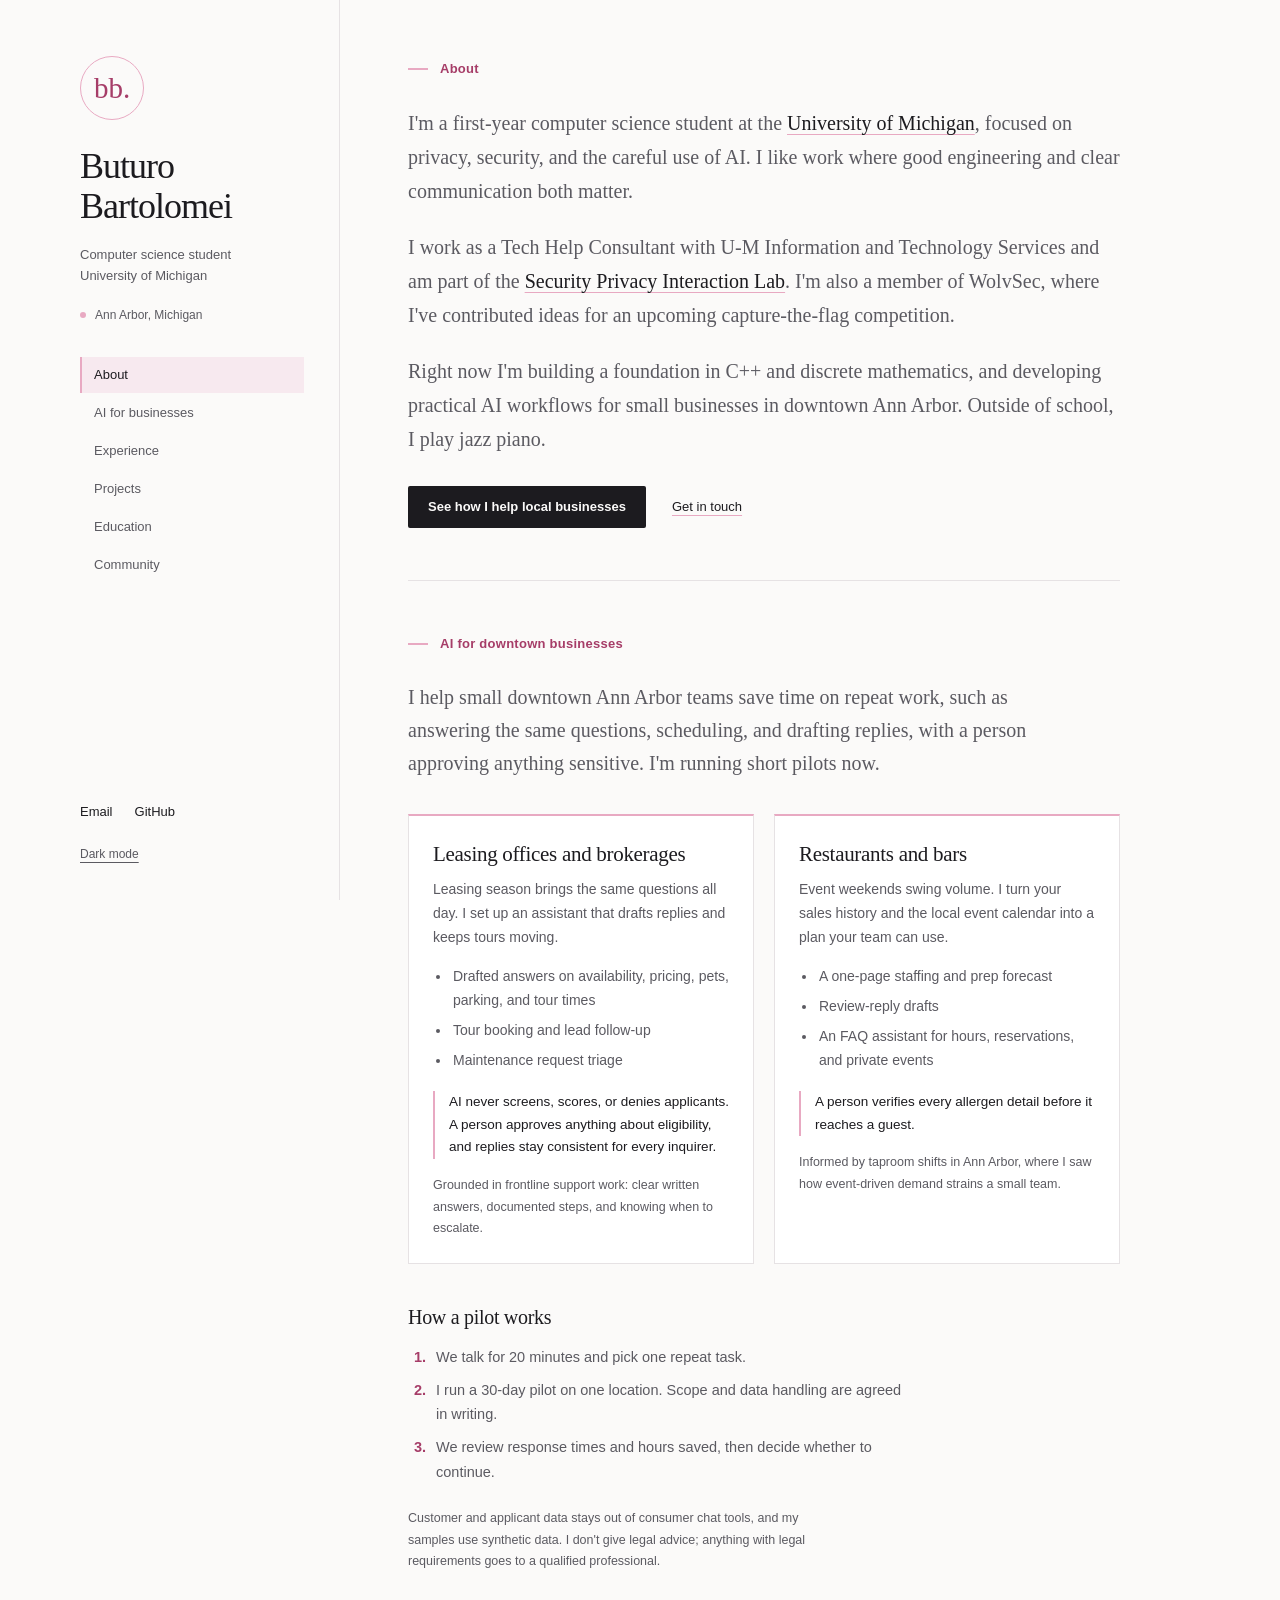
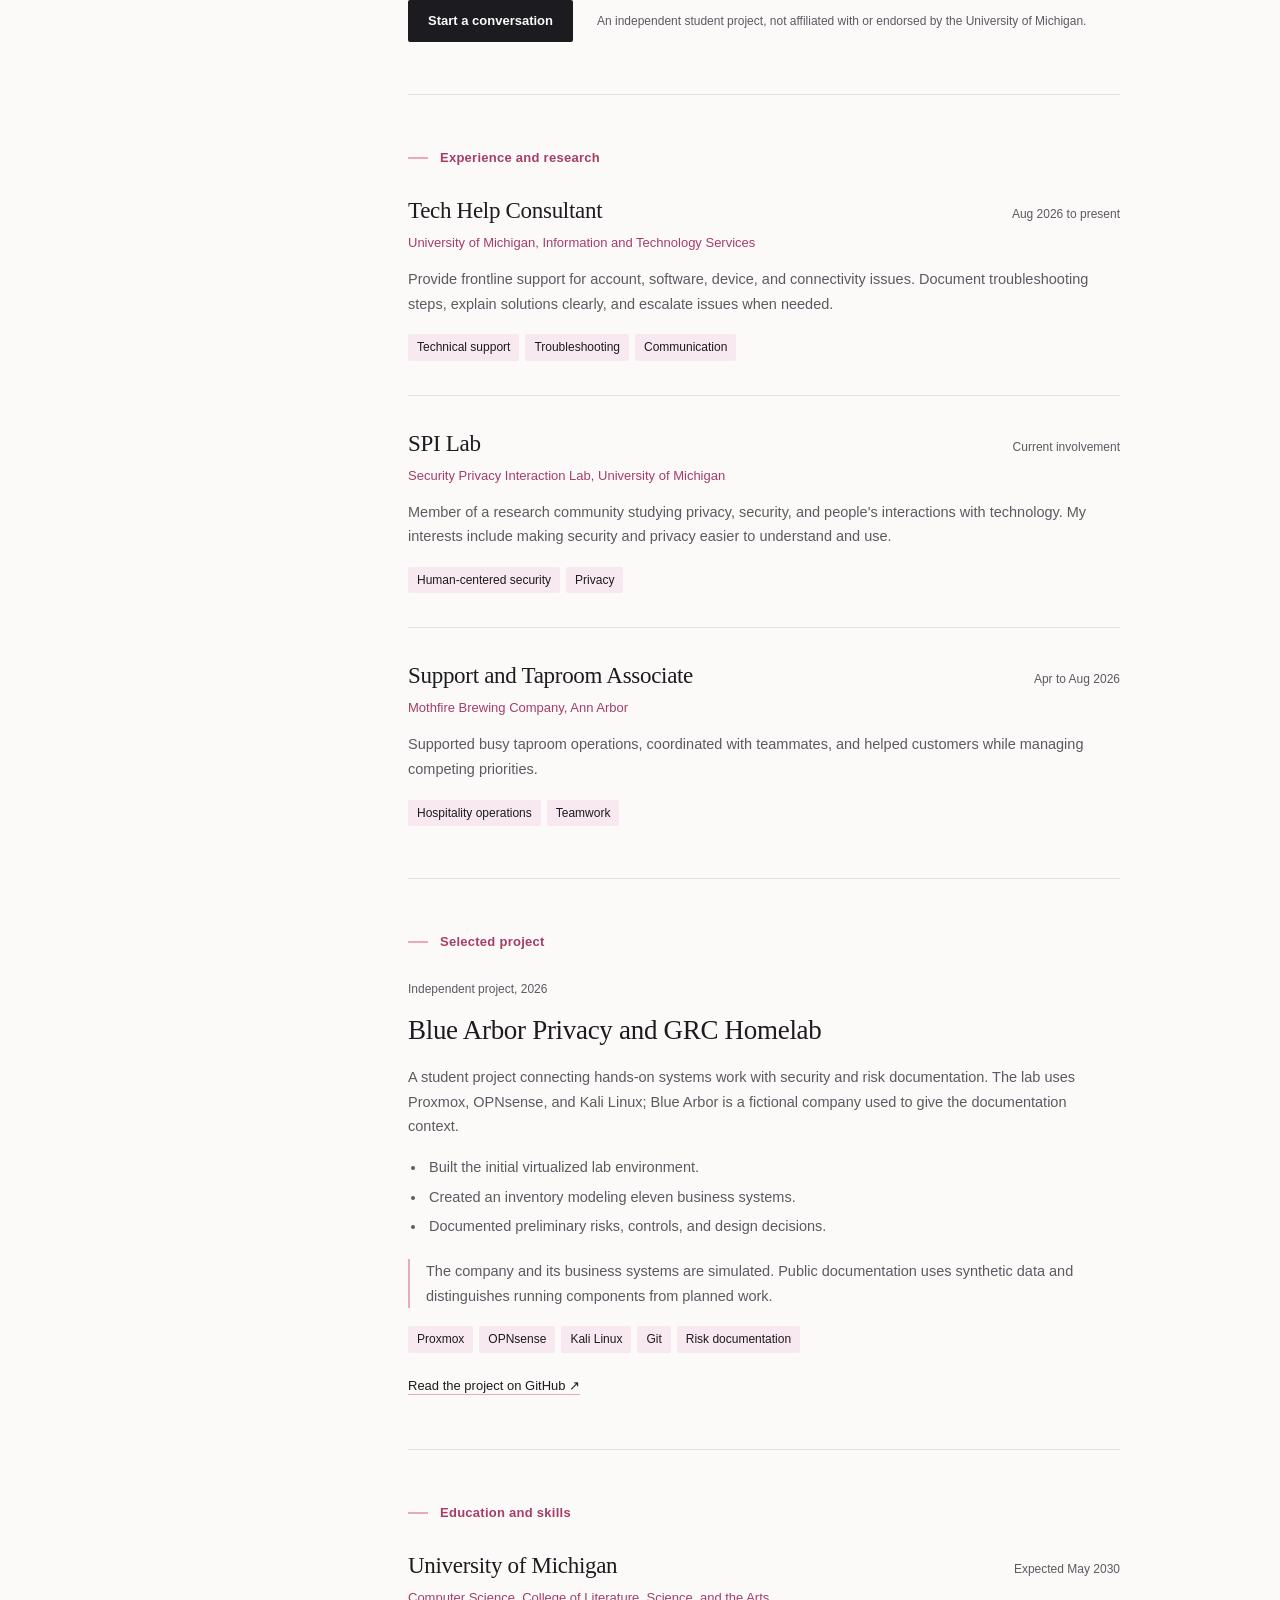
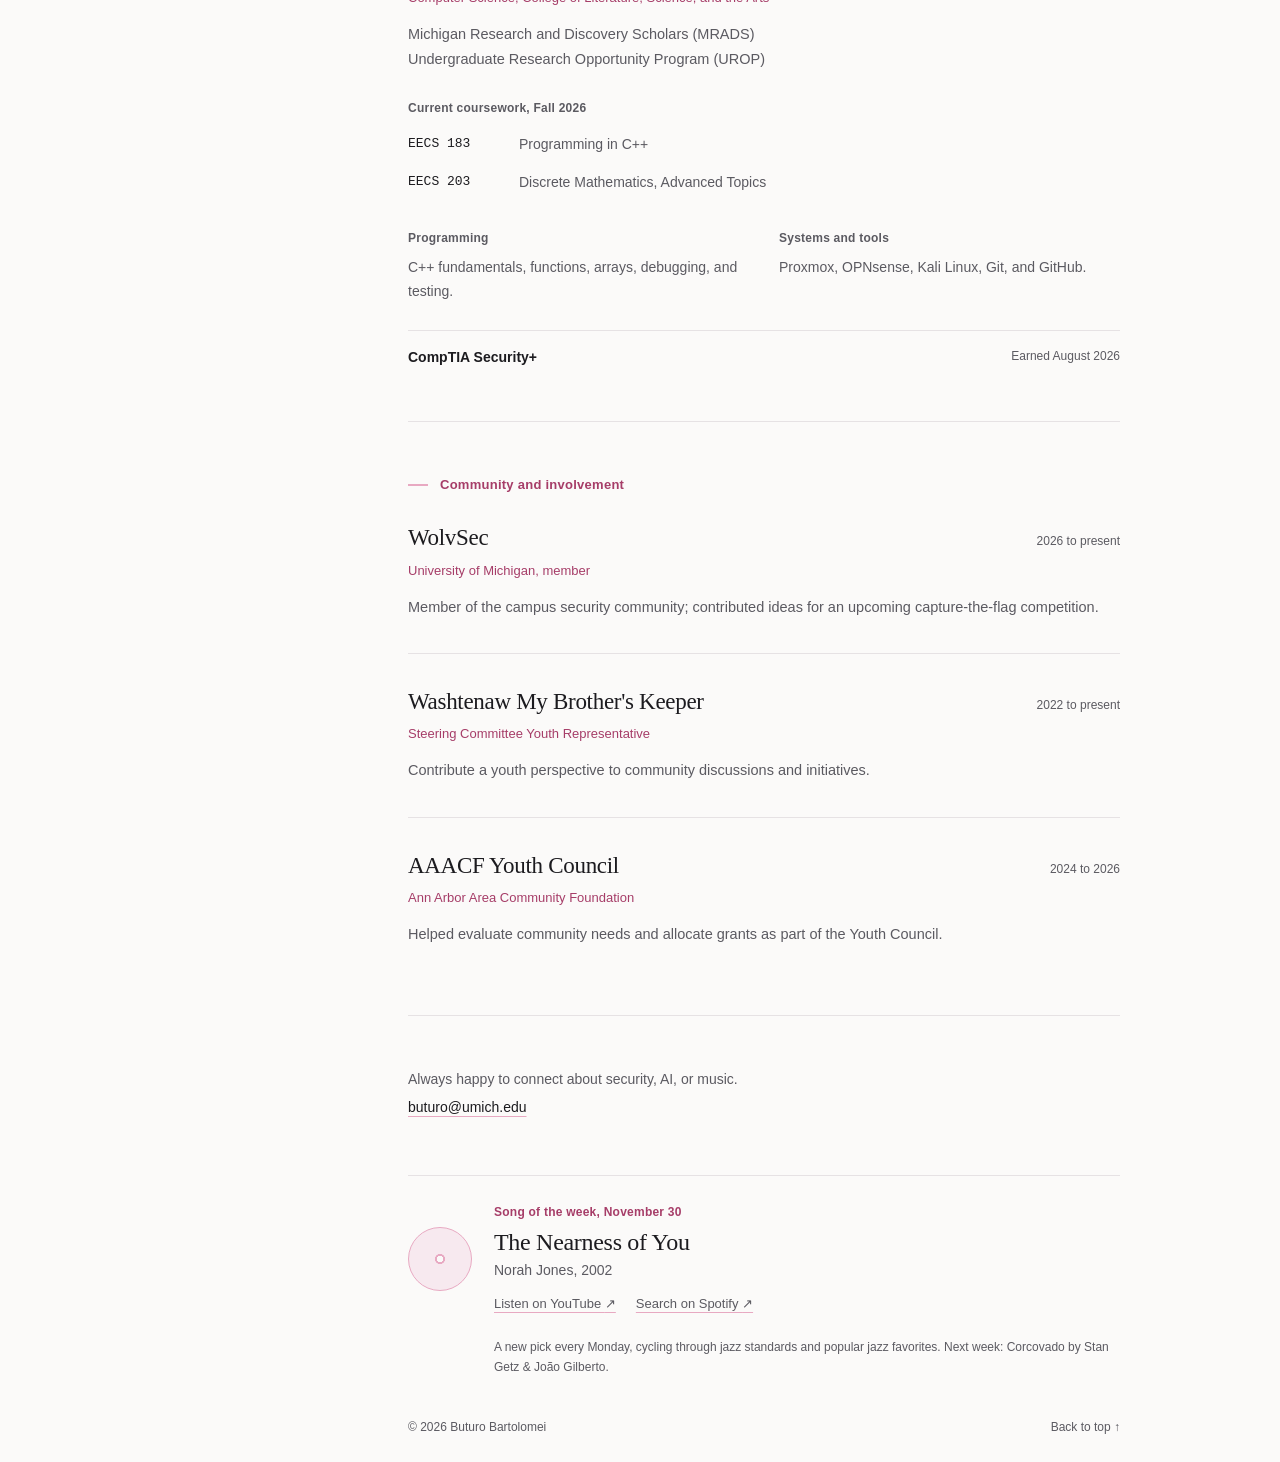
==== commit 346938c1: "Refine portfolio, add AI for downtown businesses section and song of the week - Neutral palette with" ====
--- a/index.html
+++ b/index.html
@@ -3,8 +3,11 @@
 <head>
   <meta charset="utf-8">
   <meta name="viewport" content="width=device-width, initial-scale=1">
-  <meta name="description" content="Buturo Bartolomei, a University of Michigan computer science student. Technical support, human-centered security, research involvement, and community work.">
-  <meta name="theme-color" content="#f7f6f2">
+  <meta name="description" content="Buturo Bartolomei, University of Michigan computer science student. Practical, privacy-conscious AI workflows for small businesses in downtown Ann Arbor, plus security and research work.">
+  <meta name="theme-color" content="#fbfaf9">
+  <meta property="og:title" content="Buturo Bartolomei">
+  <meta property="og:description" content="Computer science student at the University of Michigan. AI workflow pilots for downtown Ann Arbor leasing offices, restaurants, and bars.">
+  <meta property="og:type" content="website">
   <title>Buturo Bartolomei</title>
   <link rel="icon" href="assets/monogram.svg" type="image/svg+xml">
   <link rel="stylesheet" href="assets/portfolio.css">
@@ -16,58 +19,98 @@
     <header class="sidebar">
       <div>
         <a class="monogram" href="#about" aria-label="Buturo Bartolomei, about">bb.</a>
-        <p class="eyebrow intro-label">Hello, I'm</p>
         <h1><a href="#about">Buturo<br> Bartolomei</a></h1>
         <p class="role">Computer science student<br> University of Michigan</p>
         <p class="location">Ann Arbor, Michigan</p>
         <nav aria-label="Primary navigation">
-          <a href="#about" aria-current="location"><span>01</span> About</a>
-          <a href="#experience"><span>02</span> Experience</a>
-          <a href="#projects"><span>03</span> Projects</a>
-          <a href="#education"><span>04</span> Education</a>
-          <a href="#community"><span>05</span> Community</a>
+          <a href="#about" aria-current="location">About</a>
+          <a href="#ai-business">AI for businesses</a>
+          <a href="#experience">Experience</a>
+          <a href="#projects">Projects</a>
+          <a href="#education">Education</a>
+          <a href="#community">Community</a>
         </nav>
       </div>
       <div class="sidebar-bottom">
-        <div class="social-links"><a href="mailto:buturo@umich.edu">Email <span aria-hidden="true">↗</span></a><a href="https://github.com/bkyonce">GitHub <span aria-hidden="true">↗</span></a></div>
+        <div class="social-links"><a href="mailto:buturo@umich.edu">Email</a><a href="https://github.com/bkyonce">GitHub</a></div>
         <button id="theme-toggle" type="button" aria-pressed="false" hidden>Dark mode</button>
       </div>
     </header>
     <main id="main" tabindex="-1">
       <section id="about" aria-labelledby="about-title">
-        <h2 class="eyebrow" id="about-title">About</h2>
+        <h2 id="about-title">About</h2>
         <div class="about-copy">
-          <p>I'm a first-year computer science student at the <a href="https://umich.edu/">University of Michigan</a>, interested in how technology works and how people experience it.</p>
+          <p>I'm a first-year computer science student at the <a href="https://umich.edu/">University of Michigan</a>, focused on privacy, security, and the careful use of AI. I like work where good engineering and clear communication both matter.</p>
           <p>I work as a Tech Help Consultant with U-M Information and Technology Services and am part of the <a href="https://spilab.io/">Security Privacy Interaction Lab</a>. I'm also a member of WolvSec, where I've contributed ideas for an upcoming capture-the-flag competition.</p>
-          <p>Right now, I'm focused on building a strong foundation in C++ and discrete mathematics. Outside of school, I enjoy jazz piano, music, and staying active.</p>
+          <p>Right now I'm building a foundation in C++ and discrete mathematics, and developing practical AI workflows for small businesses in downtown Ann Arbor. Outside of school, I play jazz piano.</p>
         </div>
-        <div class="about-links"><a class="button" href="#projects">Explore my work <span aria-hidden="true">↓</span></a><a class="quiet-link" href="mailto:buturo@umich.edu">Get in touch <span aria-hidden="true">↗</span></a></div>
+        <div class="about-links"><a class="button" href="#ai-business">See how I help local businesses</a><a class="quiet-link" href="mailto:buturo@umich.edu">Get in touch</a></div>
+      </section>
+      <section id="ai-business" aria-labelledby="ai-title">
+        <h2 id="ai-title">AI for downtown businesses</h2>
+        <p class="lead">I help small downtown Ann Arbor teams save time on repeat work, such as answering the same questions, scheduling, and drafting replies, with a person approving anything sensitive. I'm running short pilots now.</p>
+        <div class="offers">
+          <article class="offer">
+            <h3>Leasing offices and brokerages</h3>
+            <p>Leasing season brings the same questions all day. I set up an assistant that drafts replies and keeps tours moving.</p>
+            <ul>
+              <li>Drafted answers on availability, pricing, pets, parking, and tour times</li>
+              <li>Tour booking and lead follow-up</li>
+              <li>Maintenance request triage</li>
+            </ul>
+            <p class="guardrail">AI never screens, scores, or denies applicants. A person approves anything about eligibility, and replies stay consistent for every inquirer.</p>
+            <p class="basis">Grounded in frontline support work: clear written answers, documented steps, and knowing when to escalate.</p>
+          </article>
+          <article class="offer">
+            <h3>Restaurants and bars</h3>
+            <p>Event weekends swing volume. I turn your sales history and the local event calendar into a plan your team can use.</p>
+            <ul>
+              <li>A one-page staffing and prep forecast</li>
+              <li>Review-reply drafts</li>
+              <li>An FAQ assistant for hours, reservations, and private events</li>
+            </ul>
+            <p class="guardrail">A person verifies every allergen detail before it reaches a guest.</p>
+            <p class="basis">Informed by taproom shifts in Ann Arbor, where I saw how event-driven demand strains a small team.</p>
+          </article>
+        </div>
+        <h3 class="steps-title">How a pilot works</h3>
+        <ol class="steps">
+          <li>We talk for 20 minutes and pick one repeat task.</li>
+          <li>I run a 30-day pilot on one location. Scope and data handling are agreed in writing.</li>
+          <li>We review response times and hours saved, then decide whether to continue.</li>
+        </ol>
+        <p class="fine-print">Customer and applicant data stays out of consumer chat tools, and my samples use synthetic data. I don't give legal advice; anything with legal requirements goes to a qualified professional.</p>
+        <div class="cta-row">
+          <a class="button" href="mailto:buturo@umich.edu?subject=AI%20pilot%20inquiry">Start a conversation</a>
+          <p class="disclaimer">An independent student project, not affiliated with or endorsed by the University of Michigan.</p>
+        </div>
       </section>
       <section id="experience" aria-labelledby="experience-title">
-        <h2 class="eyebrow" id="experience-title">Experience & research</h2>
+        <h2 id="experience-title">Experience and research</h2>
         <article class="entry">
-          <div class="entry-heading"><h3>Tech Help Consultant</h3><p class="date">Aug 2026 – Present</p></div>
-          <p class="organization">University of Michigan · Information and Technology Services</p>
+          <div class="entry-heading"><h3>Tech Help Consultant</h3><p class="date">Aug 2026 to present</p></div>
+          <p class="organization">University of Michigan, Information and Technology Services</p>
           <p>Provide frontline support for account, software, device, and connectivity issues. Document troubleshooting steps, explain solutions clearly, and escalate issues when needed.</p>
           <ul class="tags" aria-label="Areas of work"><li>Technical support</li><li>Troubleshooting</li><li>Communication</li></ul>
         </article>
         <article class="entry">
           <div class="entry-heading"><h3>SPI Lab</h3><p class="date">Current involvement</p></div>
-          <p class="organization"><a href="https://spilab.io/">Security Privacy Interaction Lab <span aria-hidden="true">↗</span></a> · University of Michigan</p>
+          <p class="organization"><a href="https://spilab.io/">Security Privacy Interaction Lab</a>, University of Michigan</p>
           <p>Member of a research community studying privacy, security, and people's interactions with technology. My interests include making security and privacy easier to understand and use.</p>
           <ul class="tags" aria-label="Interests"><li>Human-centered security</li><li>Privacy</li></ul>
         </article>
         <article class="entry">
-          <div class="entry-heading"><h3>Support & Taproom Associate</h3><p class="date">Apr – Aug 2026</p></div>
-          <p class="organization">Mothfire Brewing Company · Ann Arbor</p>
+          <div class="entry-heading"><h3>Support and Taproom Associate</h3><p class="date">Apr to Aug 2026</p></div>
+          <p class="organization">Mothfire Brewing Company, Ann Arbor</p>
           <p>Supported busy taproom operations, coordinated with teammates, and helped customers while managing competing priorities.</p>
+          <ul class="tags" aria-label="Areas of work"><li>Hospitality operations</li><li>Teamwork</li></ul>
         </article>
       </section>
       <section id="projects" aria-labelledby="projects-title">
-        <h2 class="eyebrow" id="projects-title">Selected project</h2>
+        <h2 id="projects-title">Selected project</h2>
         <article class="entry project">
-          <p class="project-kicker">Independent project · 2026</p>
-          <h3>Blue Arbor Privacy & GRC Homelab</h3>
+          <p class="project-kicker">Independent project, 2026</p>
+          <h3>Blue Arbor Privacy and GRC Homelab</h3>
           <p>A student project connecting hands-on systems work with security and risk documentation. The lab uses Proxmox, OPNsense, and Kali Linux; Blue Arbor is a fictional company used to give the documentation context.</p>
           <ul class="project-points"><li>Built the initial virtualized lab environment.</li><li>Created an inventory modeling eleven business systems.</li><li>Documented preliminary risks, controls, and design decisions.</li></ul>
           <p class="project-note">The company and its business systems are simulated. Public documentation uses synthetic data and distinguishes running components from planned work.</p>
@@ -76,23 +119,40 @@
         </article>
       </section>
       <section id="education" aria-labelledby="education-title">
-        <h2 class="eyebrow" id="education-title">Education & skills</h2>
+        <h2 id="education-title">Education and skills</h2>
         <article class="entry">
           <div class="entry-heading"><h3>University of Michigan</h3><p class="date">Expected May 2030</p></div>
-          <p class="organization">Computer Science · College of Literature, Science, and the Arts</p>
+          <p class="organization">Computer Science, College of Literature, Science, and the Arts</p>
           <p>Michigan Research and Discovery Scholars (MRADS)<br>Undergraduate Research Opportunity Program (UROP)</p>
-          <div class="coursework"><h4>Current coursework · Fall 2026</h4><dl><div><dt>EECS 183</dt><dd>Programming in C++</dd></div><div><dt>EECS 203</dt><dd>Discrete Mathematics · Advanced Topics</dd></div></dl></div>
-          <div class="skills-grid"><div><h4>Programming</h4><p>C++ fundamentals, functions, arrays, debugging, and testing.</p></div><div><h4>Systems & tools</h4><p>Proxmox, OPNsense, Kali Linux, Git, and GitHub.</p></div></div>
+          <div class="coursework"><h4>Current coursework, Fall 2026</h4><dl><div><dt>EECS 183</dt><dd>Programming in C++</dd></div><div><dt>EECS 203</dt><dd>Discrete Mathematics, Advanced Topics</dd></div></dl></div>
+          <div class="skills-grid"><div><h4>Programming</h4><p>C++ fundamentals, functions, arrays, debugging, and testing.</p></div><div><h4>Systems and tools</h4><p>Proxmox, OPNsense, Kali Linux, Git, and GitHub.</p></div></div>
           <div class="certification"><strong>CompTIA Security+</strong><span>Earned August 2026</span></div>
         </article>
       </section>
       <section id="community" aria-labelledby="community-title">
-        <h2 class="eyebrow" id="community-title">Community & involvement</h2>
-        <article class="entry"><div class="entry-heading"><h3>WolvSec</h3><p class="date">2026 – Present</p></div><p class="organization">University of Michigan · Member</p><p>Member of the campus security community; contributed ideas for an upcoming capture-the-flag competition.</p></article>
-        <article class="entry"><div class="entry-heading"><h3>Washtenaw My Brother's Keeper</h3><p class="date">2022 – Present</p></div><p class="organization">Steering Committee Youth Representative</p><p>Contribute a youth perspective to community discussions and initiatives.</p></article>
-        <article class="entry"><div class="entry-heading"><h3>AAACF Youth Council</h3><p class="date">2024 – 2026</p></div><p class="organization">Ann Arbor Area Community Foundation</p><p>Helped evaluate community needs and allocate grants as part of the Youth Council.</p></article>
+        <h2 id="community-title">Community and involvement</h2>
+        <article class="entry"><div class="entry-heading"><h3>WolvSec</h3><p class="date">2026 to present</p></div><p class="organization">University of Michigan, member</p><p>Member of the campus security community; contributed ideas for an upcoming capture-the-flag competition.</p></article>
+        <article class="entry"><div class="entry-heading"><h3>Washtenaw My Brother's Keeper</h3><p class="date">2022 to present</p></div><p class="organization">Steering Committee Youth Representative</p><p>Contribute a youth perspective to community discussions and initiatives.</p></article>
+        <article class="entry"><div class="entry-heading"><h3>AAACF Youth Council</h3><p class="date">2024 to 2026</p></div><p class="organization">Ann Arbor Area Community Foundation</p><p>Helped evaluate community needs and allocate grants as part of the Youth Council.</p></article>
       </section>
-      <footer><p>Always happy to connect about learning, technology, or music.</p><a href="mailto:buturo@umich.edu">buturo@umich.edu <span aria-hidden="true">↗</span></a><div class="footer-meta"><span>© <span id="year">2026</span> Buturo Bartolomei</span><a href="#about">Back to top ↑</a></div></footer>
+      <footer>
+        <p>Always happy to connect about security, AI, or music.</p>
+        <a href="mailto:buturo@umich.edu">buturo@umich.edu</a>
+        <div class="song" id="song" aria-labelledby="song-week">
+          <div class="record" aria-hidden="true"></div>
+          <div>
+            <h4 id="song-week">Song of the week</h4>
+            <p class="song-title" id="song-title">My Funny Valentine</p>
+            <p class="song-artist" id="song-artist">Chet Baker</p>
+            <p class="song-links">
+              <a id="song-youtube" href="https://www.youtube.com/results?search_query=My%20Funny%20Valentine%20Chet%20Baker" target="_blank" rel="noopener noreferrer">Listen on YouTube <span aria-hidden="true">↗</span></a>
+              <a id="song-spotify" href="https://open.spotify.com/search/My%20Funny%20Valentine%20Chet%20Baker" target="_blank" rel="noopener noreferrer">Search on Spotify <span aria-hidden="true">↗</span></a>
+            </p>
+          </div>
+          <p class="song-note">A new pick every Monday, cycling through jazz standards and popular jazz favorites. <span id="song-next">Next week: Peace Piece by Bill Evans.</span></p>
+        </div>
+        <div class="footer-meta"><span>© <span id="year">2026</span> Buturo Bartolomei</span><a href="#about">Back to top ↑</a></div>
+      </footer>
     </main>
   </div>
 </body>
--- a/assets/portfolio.css
+++ b/assets/portfolio.css
@@ -1,9 +1,249 @@
-:root{color-scheme:light;--bg:#f7f6f2;--text:#292c29;--muted:#62675f;--accent:#855062;--line:#dcded5;--soft:#ece4e7;--button:#303b36}
-:root[data-theme="dark"]{color-scheme:dark;--bg:#1b211e;--text:#eeefe8;--muted:#b1b8af;--accent:#e5afc1;--line:#3b453e;--soft:#383139;--button:#eeefe8}
-*{box-sizing:border-box}html{scroll-behavior:smooth;scroll-padding-top:30px}body{margin:0;background:var(--bg);color:var(--text);font-family:Arial,Helvetica,sans-serif;font-size:15px;line-height:1.75;-webkit-font-smoothing:antialiased}a{color:inherit;text-decoration-color:var(--accent);text-underline-offset:4px;text-decoration-thickness:1px}a:hover{color:var(--accent)}a:focus-visible,button:focus-visible{outline:2px solid var(--accent);outline-offset:5px}button{font:inherit}p{margin:0 0 16px}h1,h2,h3,h4{margin:0}h1,h3{font-family:Georgia,'Times New Roman',serif;font-weight:400}h1{font-size:36px;line-height:1.12;letter-spacing:-1px}h1 a{text-decoration:none}h3{font-size:23px;line-height:1.35;letter-spacing:-.35px}h4{font:500 10px/1.6 ui-monospace,SFMono-Regular,Consolas,monospace;letter-spacing:1.3px;text-transform:uppercase;color:var(--muted);margin-bottom:8px}.layout{display:grid;grid-template-columns:280px minmax(0,1fr);max-width:1160px;margin:0 auto}.sidebar{height:100vh;position:sticky;top:0;border-right:1px solid var(--line);padding:56px 35px 35px 20px;display:flex;flex-direction:column;justify-content:space-between;gap:30px;overflow:auto}.monogram{display:flex;width:64px;height:64px;align-items:center;justify-content:center;border:1px solid var(--line);border-radius:50%;font:29px Georgia,serif;text-decoration:none;margin-bottom:26px;color:var(--accent)}.eyebrow{font:500 11px/1.5 ui-monospace,SFMono-Regular,Consolas,monospace;letter-spacing:1.5px;text-transform:uppercase;color:var(--accent)}.intro-label{margin-bottom:9px}.role{font-size:13px;line-height:1.65;margin-top:17px;color:var(--muted)}.location{font:11px/1.6 ui-monospace,SFMono-Regular,Consolas,monospace;color:var(--muted);margin-top:20px}.location::before{content:'';width:5px;height:5px;background:var(--accent);border-radius:50%;display:inline-block;vertical-align:2px;margin-right:9px}nav{display:grid;gap:4px;margin-top:33px}nav a{display:flex;gap:17px;align-items:center;padding:8px 11px;text-decoration:none;font-size:13px;border-radius:2px}nav a span{font:10px ui-monospace,SFMono-Regular,Consolas,monospace;color:var(--muted)}nav a[aria-current]{background:var(--soft);color:var(--text)}.social-links{display:flex;gap:22px;font-size:12px}.social-links a{text-decoration:none}.social-links span{color:var(--accent)}#theme-toggle{border:0;background:none;color:var(--muted);padding:0;cursor:pointer;font-size:11px;margin-top:20px;text-decoration:underline;text-underline-offset:4px}main{padding:58px 0 24px 68px;min-width:0}section{padding-bottom:52px;margin-bottom:47px;border-bottom:1px solid var(--line);scroll-margin-top:30px}section>.eyebrow{margin-bottom:27px}.about-copy{font-family:Georgia,'Times New Roman',serif;font-size:20px;line-height:1.7;color:var(--muted)}.about-copy p{margin-bottom:22px}.about-copy a{color:var(--text)}.about-links{display:flex;align-items:center;gap:26px;margin-top:30px}.button{display:inline-flex;gap:23px;align-items:center;background:var(--button);color:var(--bg);padding:10px 17px;border-radius:2px;text-decoration:none;font:11px/1.7 ui-monospace,SFMono-Regular,Consolas,monospace}.button:hover{opacity:.85;color:var(--bg)}.quiet-link{font-size:12px;text-decoration:none}.quiet-link span{margin-left:5px;color:var(--accent)}.entry+.entry{margin-top:34px;padding-top:32px;border-top:1px solid var(--line)}.entry-heading{display:flex;justify-content:space-between;align-items:baseline;gap:20px;margin-bottom:6px}.date{white-space:nowrap;font:10px/1.6 ui-monospace,SFMono-Regular,Consolas,monospace;color:var(--muted);margin:0}.organization{color:var(--accent);font-size:12px;margin-bottom:13px}.organization a{text-decoration:none}.entry>p:not(.organization):not(.project-kicker){color:var(--muted);font-size:14px}.tags{display:flex;flex-wrap:wrap;gap:6px;list-style:none;margin:18px 0 0;padding:0}.tags li{font:10px/1.5 ui-monospace,SFMono-Regular,Consolas,monospace;background:var(--soft);padding:4px 7px;border-radius:2px}.project-kicker{font:10px/1.5 ui-monospace,SFMono-Regular,Consolas,monospace;color:var(--muted);margin-bottom:12px}.project h3{font-size:27px;margin-bottom:17px}.project-points{padding-left:18px;font-size:14px;color:var(--muted);margin-bottom:20px}.project-points li{padding-left:3px;margin-bottom:5px}.project-note{border-left:2px solid var(--line);padding-left:16px}.entry p.project-note{font-size:12px!important;line-height:1.7}.project-link{display:inline-block;margin-top:25px;font-size:12px}.coursework{margin:26px 0}.coursework dl{margin:0}.coursework dl>div{display:grid;grid-template-columns:95px 1fr;gap:16px;padding:7px 0;font-size:13px}.coursework dt{font:12px/1.75 ui-monospace,SFMono-Regular,Consolas,monospace}.coursework dd{margin:0;color:var(--muted)}.skills-grid{display:grid;grid-template-columns:1fr 1fr;gap:30px;margin:26px 0}.skills-grid p{font-size:13px;color:var(--muted);margin:0}.certification{display:flex;justify-content:space-between;gap:15px;padding:15px 0 0;border-top:1px solid var(--line);font-size:13px}.certification strong{font-weight:500}.certification span{color:var(--muted);font-size:11px}footer{font-size:13px;color:var(--muted)}footer>p{margin-bottom:4px}footer>a{color:var(--text)}.footer-meta{display:flex;justify-content:space-between;gap:20px;margin-top:48px;font:10px/1.6 ui-monospace,SFMono-Regular,Consolas,monospace}.footer-meta a{text-decoration:none}.skip-link{position:fixed;left:16px;top:-100px;background:var(--text);color:var(--bg);padding:10px 16px;z-index:10}.skip-link:focus{top:15px}main:focus{outline:none}
-@media(min-width:1400px){.layout{max-width:1180px;grid-template-columns:285px minmax(0,1fr)}main{padding-left:75px}}
-@media(max-width:1220px){.layout{margin:0 40px}.sidebar{padding-left:0}}
-@media(max-width:900px){.layout{display:block;max-width:700px;margin:0 auto;padding:0 28px}.sidebar{height:auto;position:static;border-right:0;border-bottom:1px solid var(--line);padding:35px 0 23px;gap:20px;overflow:visible}.sidebar>div:first-child{position:relative}.monogram{position:absolute;right:0;top:0;width:53px;height:53px;font-size:25px}h1{font-size:34px}h1 br{display:none}h1 br::after{content:' '}.intro-label{margin-bottom:10px}h1 a{display:block;max-width:calc(100% - 75px)}.role{margin-top:15px;margin-bottom:10px}.role br{display:none}.role br::after{content:' · '}.location{margin-top:6px}nav{display:flex;flex-wrap:wrap;gap:4px 8px;margin-top:22px}nav a{padding:6px 9px;gap:7px;font-size:12px}nav a span{font-size:9px}.sidebar-bottom{display:flex;justify-content:space-between;align-items:center}#theme-toggle{margin:0}main{padding:34px 0 20px}section{padding-bottom:35px;margin-bottom:34px}.about-copy{font-size:19px}.entry-heading{gap:10px}h3{font-size:22px}}
-@media(max-width:500px){.layout{padding:0 22px}h1{font-size:31px}h1 br{display:block}.role br{display:block}nav{column-gap:3px}nav a{padding:6px 7px}nav a span{display:none}.entry-heading{display:block}.date{margin-top:6px;margin-bottom:8px}.skills-grid{grid-template-columns:1fr;gap:20px}.about-links{gap:20px}.about-copy{font-size:18px}.project h3{font-size:25px}.certification{display:block}.certification span{display:block;margin-top:4px}.footer-meta{font-size:9px;gap:12px}}
-@media(prefers-reduced-motion:reduce){html{scroll-behavior:auto}}
-@media print{.sidebar{position:static;height:auto;padding:0 0 20px;border:0}.monogram,nav,.sidebar-bottom,.about-links,.footer-meta,.skip-link{display:none}.layout{display:block;margin:0;max-width:none}h1 br{display:none}main{padding:0}body{background:white;color:black;font-size:11px}.about-copy{font-size:14px}section{padding-bottom:15px;margin-bottom:20px}.entry{break-inside:avoid}a{text-decoration:none}.tags li{border:1px solid #ddd}}
+/* Palette: change colors here. --accent is for text and links (meets 4.5:1 on --bg);
+   --pink is decorative only (rules, dots, tints). */
+:root {
+  color-scheme: light;
+  --bg: #fbfaf9;
+  --surface: #ffffff;
+  --text: #1c1b1f;
+  --muted: #5b5a61;
+  --accent: #a63d68;
+  --pink: #e8a9c2;
+  --soft: #f7e9ef;
+  --line: #e6e2e4;
+  --button: #1c1b1f;
+}
+:root[data-theme="dark"] {
+  color-scheme: dark;
+  --bg: #141316;
+  --surface: #1b1a1e;
+  --text: #f0eef0;
+  --muted: #b8b4ba;
+  --accent: #f0a3c0;
+  --pink: #b8607f;
+  --soft: #2a2127;
+  --line: #302e33;
+  --button: #f0eef0;
+}
+
+*, *::before, *::after { box-sizing: border-box; }
+html { scroll-behavior: smooth; scroll-padding-top: 30px; }
+body {
+  margin: 0;
+  background: var(--bg);
+  color: var(--text);
+  font-family: -apple-system, BlinkMacSystemFont, "Segoe UI", Helvetica, Arial, sans-serif;
+  font-size: 15px;
+  line-height: 1.7;
+  -webkit-font-smoothing: antialiased;
+}
+::selection { background: var(--pink); color: #1c1b1f; }
+a { color: inherit; text-decoration-color: var(--pink); text-underline-offset: 4px; text-decoration-thickness: 1px; }
+a:hover { color: var(--accent); }
+a:focus-visible, button:focus-visible { outline: 2px solid var(--accent); outline-offset: 4px; }
+button { font: inherit; }
+p { margin: 0 0 16px; }
+h1, h2, h3, h4 { margin: 0; }
+h1, h3 { font-family: Georgia, "Times New Roman", serif; font-weight: 400; }
+h1 { font-size: 36px; line-height: 1.12; letter-spacing: -1px; }
+h1 a { text-decoration: none; }
+h3 { font-size: 23px; line-height: 1.35; letter-spacing: -0.3px; }
+h4 { margin-bottom: 8px; font-size: 12px; font-weight: 600; color: var(--muted); letter-spacing: 0.02em; }
+ul, ol { margin: 0; }
+
+/* Layout */
+.layout { display: grid; grid-template-columns: 280px minmax(0, 1fr); max-width: 1160px; margin: 0 auto; }
+.sidebar {
+  position: sticky; top: 0; height: 100vh; overflow: auto;
+  display: flex; flex-direction: column; justify-content: space-between; gap: 30px;
+  padding: 56px 35px 35px 20px; border-right: 1px solid var(--line);
+}
+main { min-width: 0; max-width: 780px; padding: 58px 0 24px 68px; }
+section { margin-bottom: 52px; padding-bottom: 52px; border-bottom: 1px solid var(--line); scroll-margin-top: 30px; }
+
+/* Sidebar */
+.monogram {
+  display: flex; align-items: center; justify-content: center;
+  width: 64px; height: 64px; margin-bottom: 26px;
+  border: 1px solid var(--pink); border-radius: 50%;
+  color: var(--accent); font: 29px Georgia, serif; text-decoration: none;
+}
+.role { margin-top: 17px; font-size: 13px; line-height: 1.65; color: var(--muted); }
+.location { margin-top: 18px; font-size: 12px; color: var(--muted); }
+.location::before {
+  content: ""; display: inline-block; width: 6px; height: 6px; margin-right: 9px;
+  border-radius: 50%; background: var(--pink); vertical-align: 1px;
+}
+nav { display: grid; gap: 2px; margin-top: 32px; }
+nav a {
+  padding: 7px 12px; border-left: 2px solid transparent;
+  font-size: 13px; text-decoration: none; color: var(--muted);
+}
+nav a:hover { color: var(--text); }
+nav a[aria-current] { border-left-color: var(--pink); background: var(--soft); color: var(--text); }
+.social-links { display: flex; gap: 22px; font-size: 13px; }
+.social-links a { text-decoration: none; }
+.social-links a:hover { text-decoration: underline; }
+#theme-toggle {
+  margin-top: 20px; padding: 0; border: 0; background: none; cursor: pointer;
+  color: var(--muted); font-size: 12px; text-decoration: underline; text-underline-offset: 4px;
+}
+
+/* Section labels */
+section > h2 {
+  display: flex; align-items: center; gap: 12px; margin-bottom: 26px;
+  font-size: 13px; font-weight: 600; letter-spacing: 0.02em; color: var(--accent);
+}
+section > h2::before { content: ""; width: 20px; height: 2px; background: var(--pink); }
+
+/* About */
+.about-copy { font: 20px/1.7 Georgia, "Times New Roman", serif; color: var(--muted); }
+.about-copy p { margin-bottom: 22px; }
+.about-copy a { color: var(--text); }
+.about-links { display: flex; align-items: center; gap: 26px; margin-top: 30px; }
+.button {
+  display: inline-block; padding: 11px 20px; border-radius: 2px;
+  background: var(--button); color: var(--bg); text-decoration: none;
+  font-size: 13px; font-weight: 600; line-height: 1.5;
+}
+.button:hover { background: var(--accent); color: #fff; }
+:root[data-theme="dark"] .button:hover { color: #141316; }
+.quiet-link { font-size: 13px; }
+
+/* Entries */
+.entry + .entry { margin-top: 34px; padding-top: 32px; border-top: 1px solid var(--line); }
+.entry-heading { display: flex; align-items: baseline; justify-content: space-between; gap: 20px; margin-bottom: 6px; }
+.date { margin: 0; white-space: nowrap; font-size: 12px; color: var(--muted); }
+.organization { margin-bottom: 13px; font-size: 13px; color: var(--accent); }
+.organization a { text-decoration: none; }
+.entry > p:not(.organization):not(.project-kicker) { font-size: 14.5px; color: var(--muted); }
+.tags { display: flex; flex-wrap: wrap; gap: 6px; margin: 18px 0 0; padding: 0; list-style: none; }
+.tags li { padding: 3px 9px; border-radius: 2px; background: var(--soft); font-size: 12px; }
+.project-kicker { margin-bottom: 12px; font-size: 12px; color: var(--muted); }
+.project h3 { margin-bottom: 17px; font-size: 27px; }
+.project-points { margin-bottom: 20px; padding-left: 18px; font-size: 14.5px; color: var(--muted); }
+.project-points li { margin-bottom: 5px; padding-left: 3px; }
+.project-note { padding-left: 16px; border-left: 2px solid var(--pink); }
+.entry p.project-note { font-size: 13px; line-height: 1.7; }
+.project-link { display: inline-block; margin-top: 22px; font-size: 13px; }
+
+/* AI for downtown businesses */
+.lead { max-width: 62ch; font: 20px/1.65 Georgia, "Times New Roman", serif; color: var(--muted); }
+.offers { display: grid; grid-template-columns: 1fr 1fr; gap: 20px; margin: 34px 0 40px; }
+.offer { padding: 24px 24px 8px; border: 1px solid var(--line); border-top: 2px solid var(--pink); background: var(--surface); }
+.offer h3 { margin-bottom: 10px; font-size: 21px; }
+.offer p { font-size: 14px; color: var(--muted); }
+.offer ul { margin: 0 0 18px; padding-left: 18px; font-size: 14px; color: var(--muted); }
+.offer li { margin-bottom: 6px; padding-left: 2px; }
+.offer .guardrail { padding-left: 14px; border-left: 2px solid var(--pink); color: var(--text); font-size: 13.5px; }
+.offer .basis { font-size: 12.5px; }
+.steps-title { margin-bottom: 14px; font-size: 20px; }
+.steps { max-width: 62ch; padding-left: 22px; font-size: 14.5px; color: var(--muted); }
+.steps li { margin-bottom: 8px; padding-left: 6px; }
+.steps li::marker { color: var(--accent); font-weight: 600; }
+.fine-print { max-width: 62ch; margin-top: 24px; font-size: 12.5px; color: var(--muted); }
+.cta-row { display: flex; flex-wrap: wrap; align-items: center; gap: 18px 24px; margin-top: 28px; }
+.cta-row .disclaimer { margin: 0; font-size: 12px; color: var(--muted); }
+
+/* Education */
+.coursework { margin: 26px 0; }
+.coursework dl { margin: 0; }
+.coursework dl > div { display: grid; grid-template-columns: 95px 1fr; gap: 16px; padding: 7px 0; font-size: 14px; }
+.coursework dt { font: 13px/1.75 ui-monospace, SFMono-Regular, Consolas, monospace; }
+.coursework dd { margin: 0; color: var(--muted); }
+.skills-grid { display: grid; grid-template-columns: 1fr 1fr; gap: 30px; margin: 26px 0; }
+.skills-grid p { margin: 0; font-size: 14px; color: var(--muted); }
+.certification { display: flex; justify-content: space-between; gap: 15px; padding-top: 15px; border-top: 1px solid var(--line); font-size: 14px; }
+.certification strong { font-weight: 600; }
+.certification span { font-size: 12px; color: var(--muted); }
+
+/* Footer and song of the week */
+footer { font-size: 14px; color: var(--muted); }
+footer > p { margin-bottom: 4px; }
+footer > a { color: var(--text); }
+.song {
+  display: grid; grid-template-columns: 64px 1fr; gap: 22px; align-items: center;
+  margin-top: 56px; padding: 26px 0 0; border-top: 1px solid var(--line);
+}
+.record {
+  width: 64px; height: 64px; border-radius: 50%; border: 1px solid var(--pink);
+  background: radial-gradient(circle, var(--bg) 0 7%, var(--pink) 8% 11%, var(--soft) 12% 100%);
+}
+.song h4 { margin-bottom: 4px; color: var(--accent); }
+.song-title { margin: 0; font: 24px/1.25 Georgia, "Times New Roman", serif; color: var(--text); letter-spacing: -0.3px; }
+.song-artist { margin: 2px 0 10px; font-size: 14px; color: var(--muted); }
+.song-links { display: flex; flex-wrap: wrap; gap: 4px 20px; margin: 0; font-size: 13px; }
+.song-note { grid-column: 2; margin: 0; font-size: 12px; color: var(--muted); }
+.footer-meta { display: flex; justify-content: space-between; gap: 20px; margin-top: 40px; font-size: 12px; }
+.footer-meta a { text-decoration: none; }
+
+.skip-link { position: fixed; top: -100px; left: 16px; z-index: 10; padding: 10px 16px; background: var(--text); color: var(--bg); }
+.skip-link:focus { top: 15px; }
+main:focus { outline: none; }
+
+@media (min-width: 1400px) {
+  .layout { max-width: 1180px; grid-template-columns: 285px minmax(0, 1fr); }
+  main { padding-left: 75px; }
+}
+@media (max-width: 1220px) {
+  .layout { margin: 0 40px; }
+  .sidebar { padding-left: 0; }
+}
+@media (max-width: 900px) {
+  .layout { display: block; max-width: 700px; margin: 0 auto; padding: 0 28px; }
+  .sidebar { position: static; height: auto; overflow: visible; gap: 20px; padding: 35px 0 23px; border-right: 0; border-bottom: 1px solid var(--line); }
+  .sidebar > div:first-child { position: relative; }
+  .monogram { position: absolute; top: 0; right: 0; width: 53px; height: 53px; font-size: 25px; }
+  h1 { font-size: 34px; }
+  h1 br { display: none; }
+  h1 a { display: block; max-width: calc(100% - 75px); }
+  .role { margin: 15px 0 10px; }
+  .role br { display: none; }
+  .location { margin-top: 6px; }
+  nav { display: flex; flex-wrap: wrap; gap: 4px 8px; margin-top: 22px; }
+  nav a { padding: 6px 9px; border-left: 0; border-bottom: 2px solid transparent; font-size: 12.5px; }
+  nav a[aria-current] { border-bottom-color: var(--pink); }
+  .sidebar-bottom { display: flex; align-items: center; justify-content: space-between; }
+  #theme-toggle { margin: 0; }
+  main { max-width: none; padding: 34px 0 20px; }
+  section { margin-bottom: 34px; padding-bottom: 35px; }
+  .about-copy, .lead { font-size: 19px; }
+  .entry-heading { gap: 10px; }
+  h3 { font-size: 22px; }
+  .offers { grid-template-columns: 1fr; }
+}
+@media (max-width: 500px) {
+  .layout { padding: 0 22px; }
+  h1 { font-size: 31px; }
+  h1 br, .role br { display: block; }
+  nav { column-gap: 3px; }
+  nav a { padding: 6px 7px; }
+  .entry-heading { display: block; }
+  .date { margin: 6px 0 8px; }
+  .skills-grid { grid-template-columns: 1fr; gap: 20px; }
+  .about-links { gap: 20px; }
+  .about-copy, .lead { font-size: 18px; }
+  .project h3 { font-size: 25px; }
+  .certification { display: block; }
+  .certification span { display: block; margin-top: 4px; }
+  .song { grid-template-columns: 48px 1fr; gap: 16px; }
+  .record { width: 48px; height: 48px; }
+  .song-note { grid-column: 1 / -1; }
+  .footer-meta { gap: 12px; font-size: 11px; }
+}
+@media (prefers-reduced-motion: reduce) {
+  html { scroll-behavior: auto; }
+}
+@media print {
+  .sidebar { position: static; height: auto; padding: 0 0 20px; border: 0; }
+  .monogram, nav, .sidebar-bottom, .about-links, .cta-row, .song, .footer-meta, .skip-link { display: none; }
+  .layout { display: block; max-width: none; margin: 0; }
+  h1 br { display: none; }
+  main { max-width: none; padding: 0; }
+  body { background: #fff; color: #000; font-size: 11px; }
+  .about-copy, .lead { font-size: 14px; }
+  section { margin-bottom: 20px; padding-bottom: 15px; }
+  .entry, .offer { break-inside: avoid; }
+  .offers { grid-template-columns: 1fr 1fr; }
+  a { text-decoration: none; }
+  .tags li { border: 1px solid #ddd; }
+}
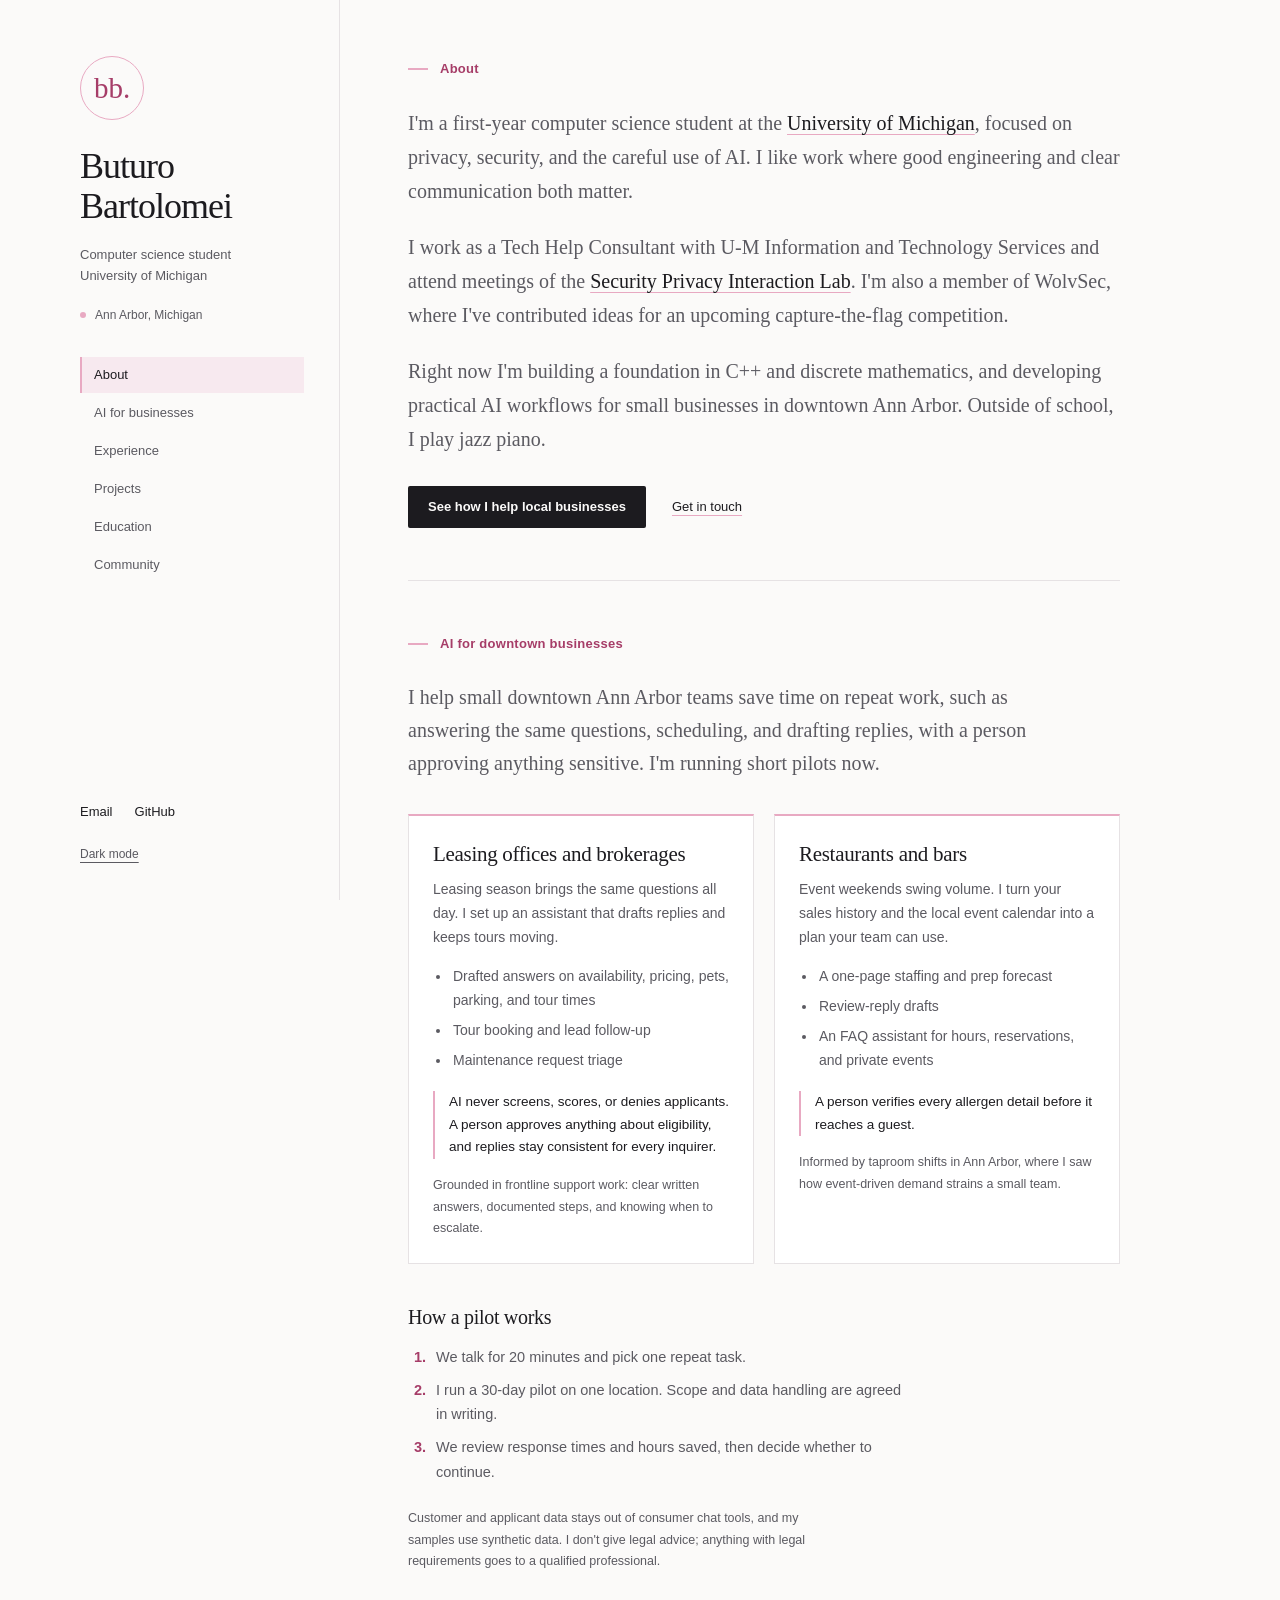
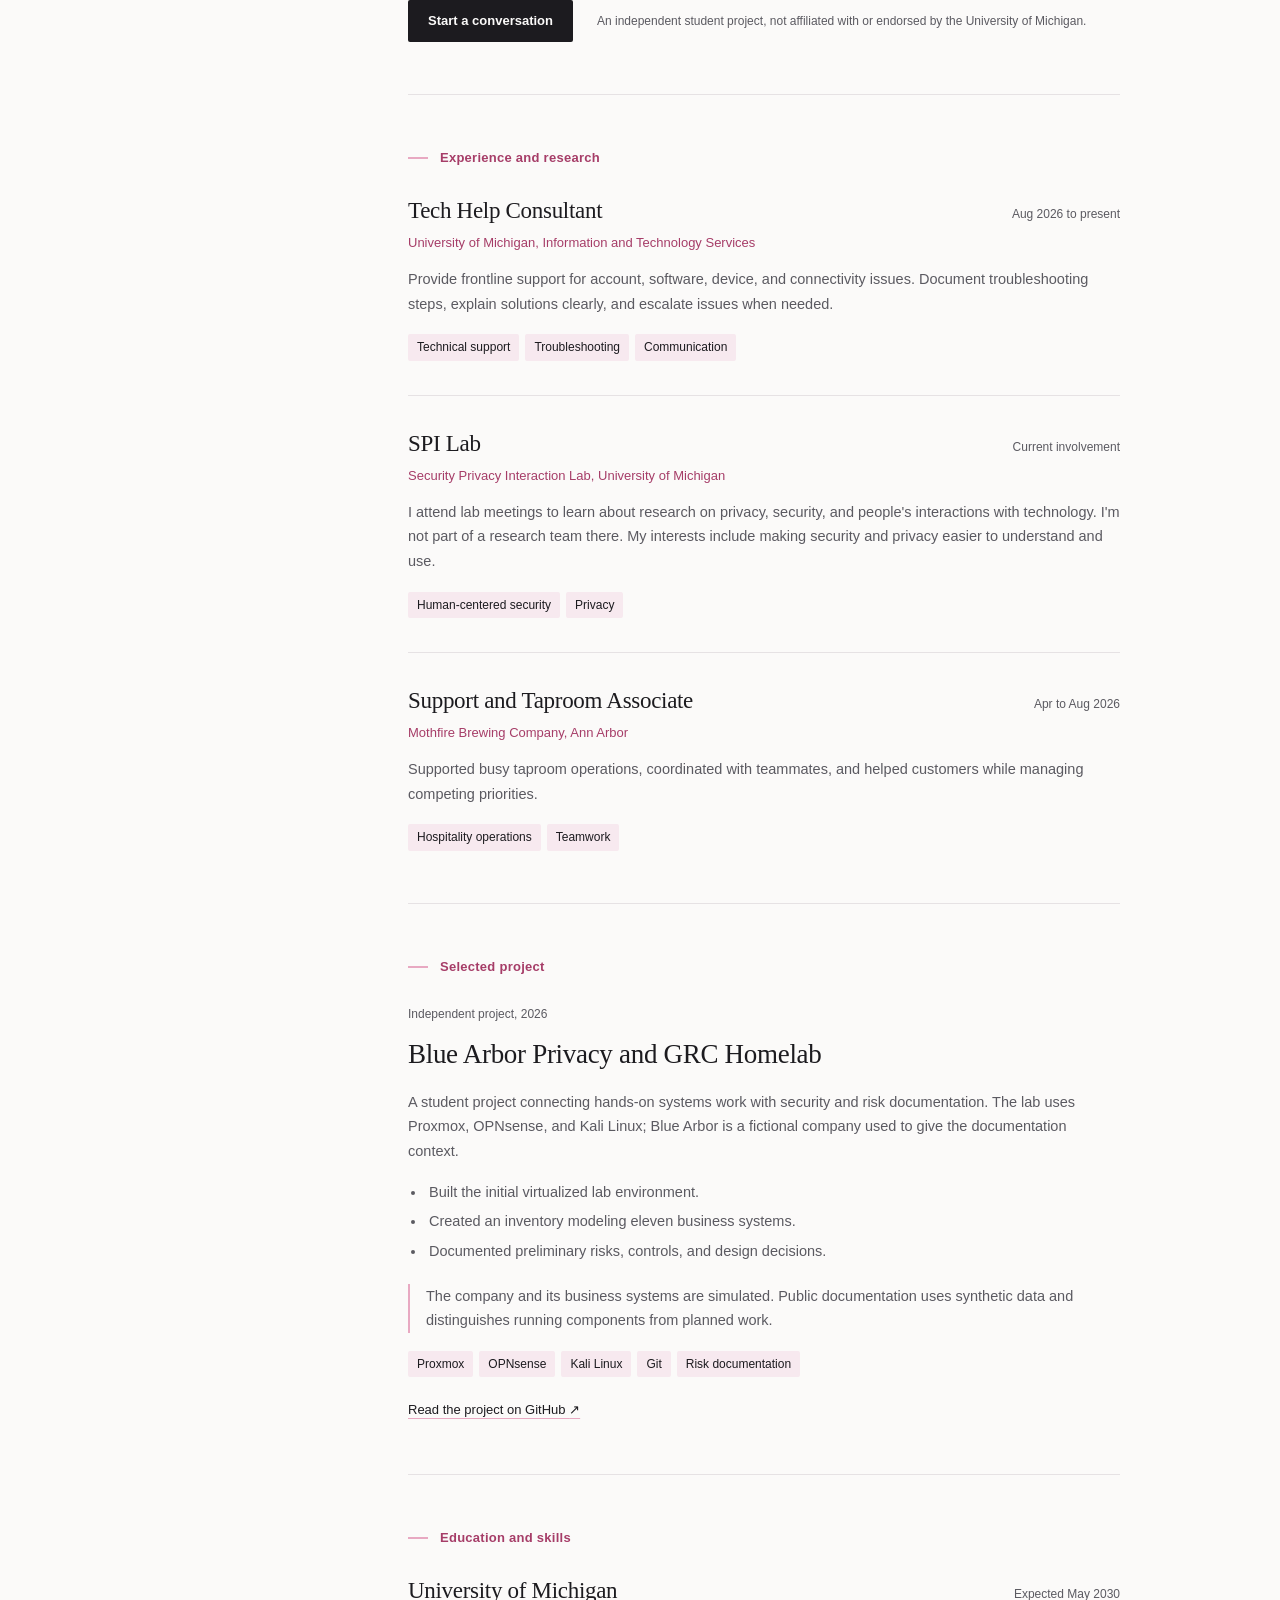
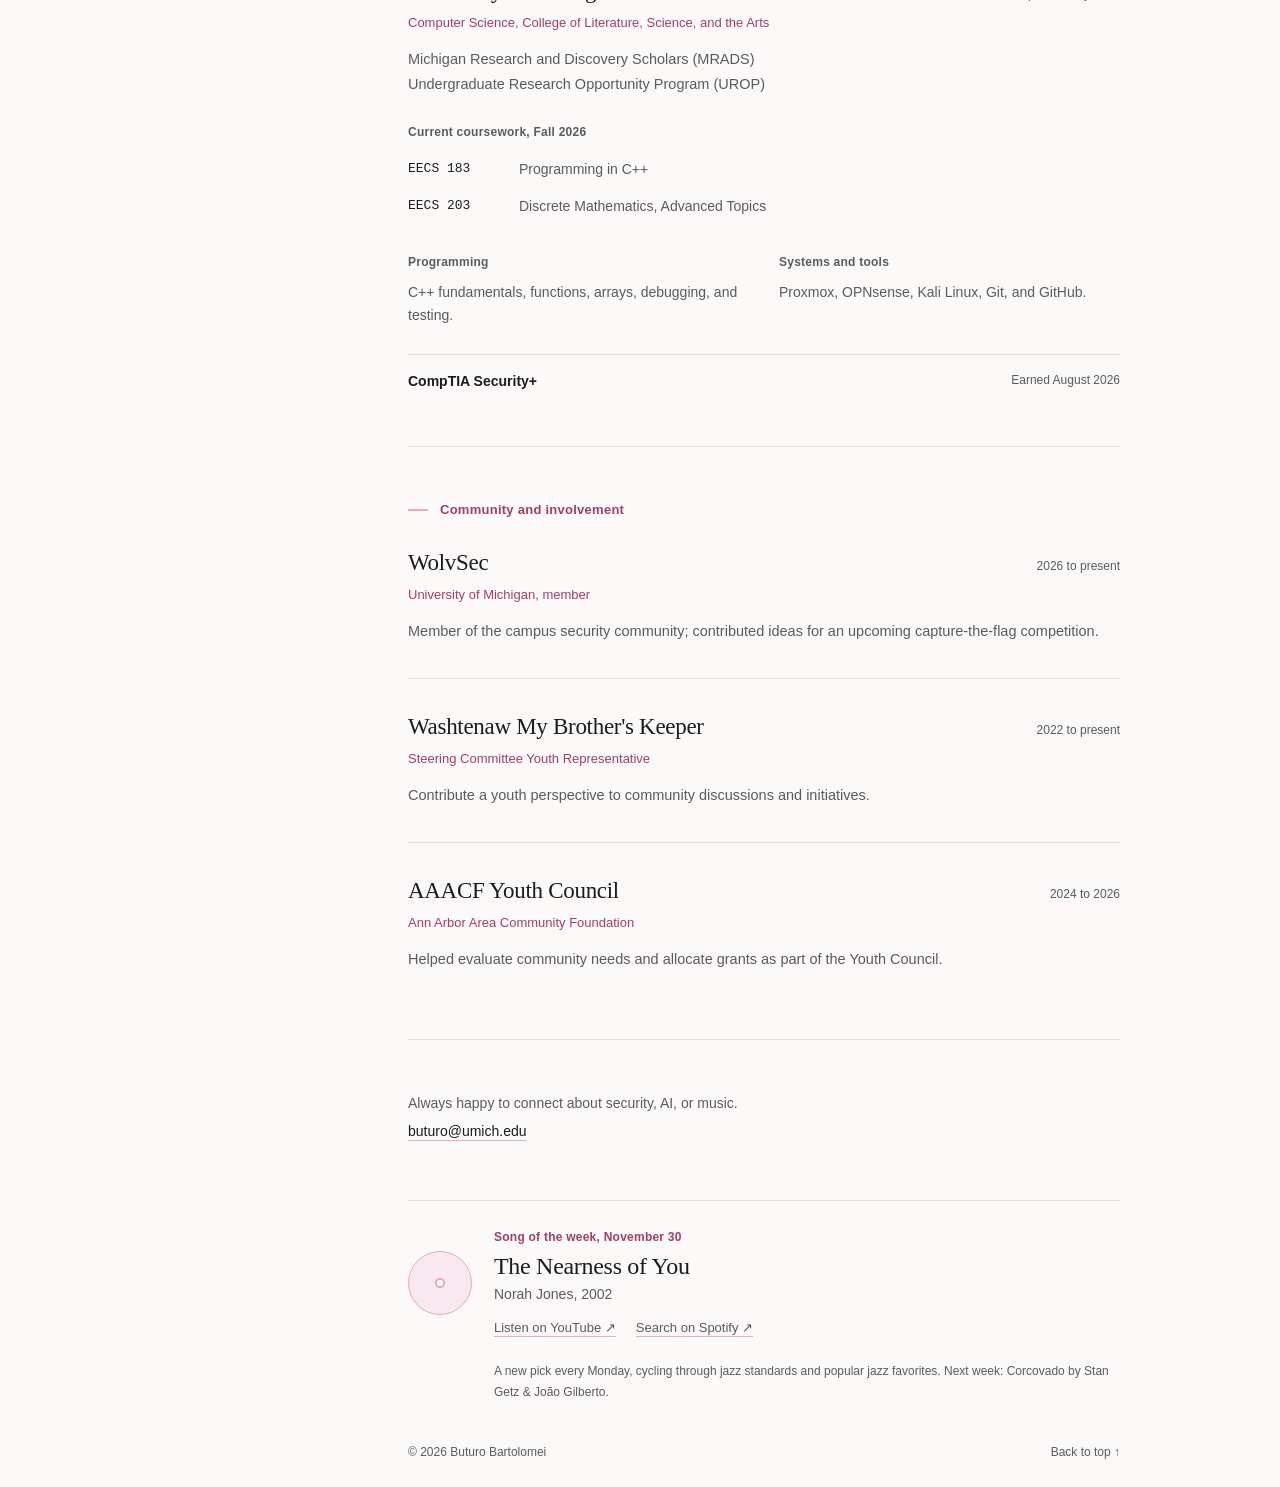
==== commit df93cbbe: "Describe SPI Lab involvement as attending meetings Co-Authored-By: Claude Sonnet 5.5 <noreply@anthro" ====
--- a/index.html
+++ b/index.html
@@ -41,7 +41,7 @@
         <h2 id="about-title">About</h2>
         <div class="about-copy">
           <p>I'm a first-year computer science student at the <a href="https://umich.edu/">University of Michigan</a>, focused on privacy, security, and the careful use of AI. I like work where good engineering and clear communication both matter.</p>
-          <p>I work as a Tech Help Consultant with U-M Information and Technology Services and am part of the <a href="https://spilab.io/">Security Privacy Interaction Lab</a>. I'm also a member of WolvSec, where I've contributed ideas for an upcoming capture-the-flag competition.</p>
+          <p>I work as a Tech Help Consultant with U-M Information and Technology Services and attend meetings of the <a href="https://spilab.io/">Security Privacy Interaction Lab</a>. I'm also a member of WolvSec, where I've contributed ideas for an upcoming capture-the-flag competition.</p>
           <p>Right now I'm building a foundation in C++ and discrete mathematics, and developing practical AI workflows for small businesses in downtown Ann Arbor. Outside of school, I play jazz piano.</p>
         </div>
         <div class="about-links"><a class="button" href="#ai-business">See how I help local businesses</a><a class="quiet-link" href="mailto:buturo@umich.edu">Get in touch</a></div>
@@ -96,7 +96,7 @@
         <article class="entry">
           <div class="entry-heading"><h3>SPI Lab</h3><p class="date">Current involvement</p></div>
           <p class="organization"><a href="https://spilab.io/">Security Privacy Interaction Lab</a>, University of Michigan</p>
-          <p>Member of a research community studying privacy, security, and people's interactions with technology. My interests include making security and privacy easier to understand and use.</p>
+          <p>I attend lab meetings to learn about research on privacy, security, and people's interactions with technology. I'm not part of a research team there. My interests include making security and privacy easier to understand and use.</p>
           <ul class="tags" aria-label="Interests"><li>Human-centered security</li><li>Privacy</li></ul>
         </article>
         <article class="entry">
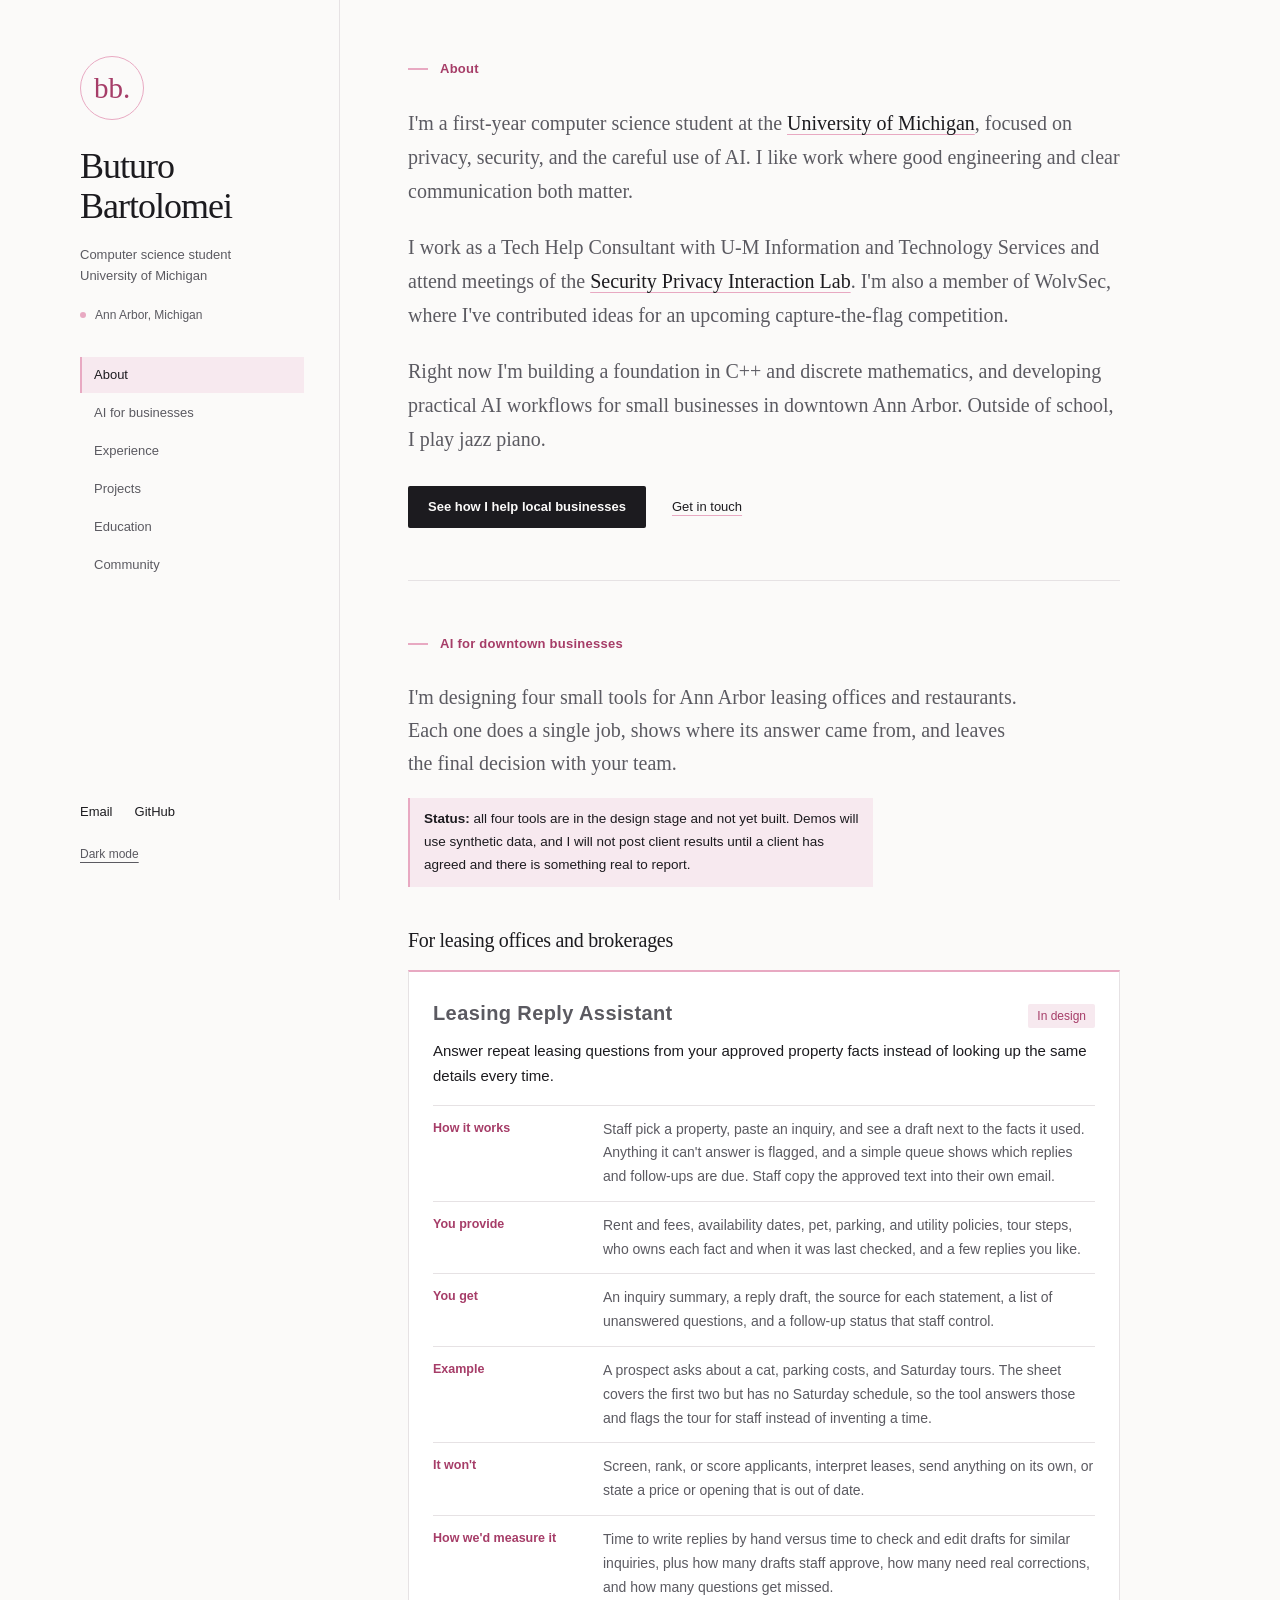
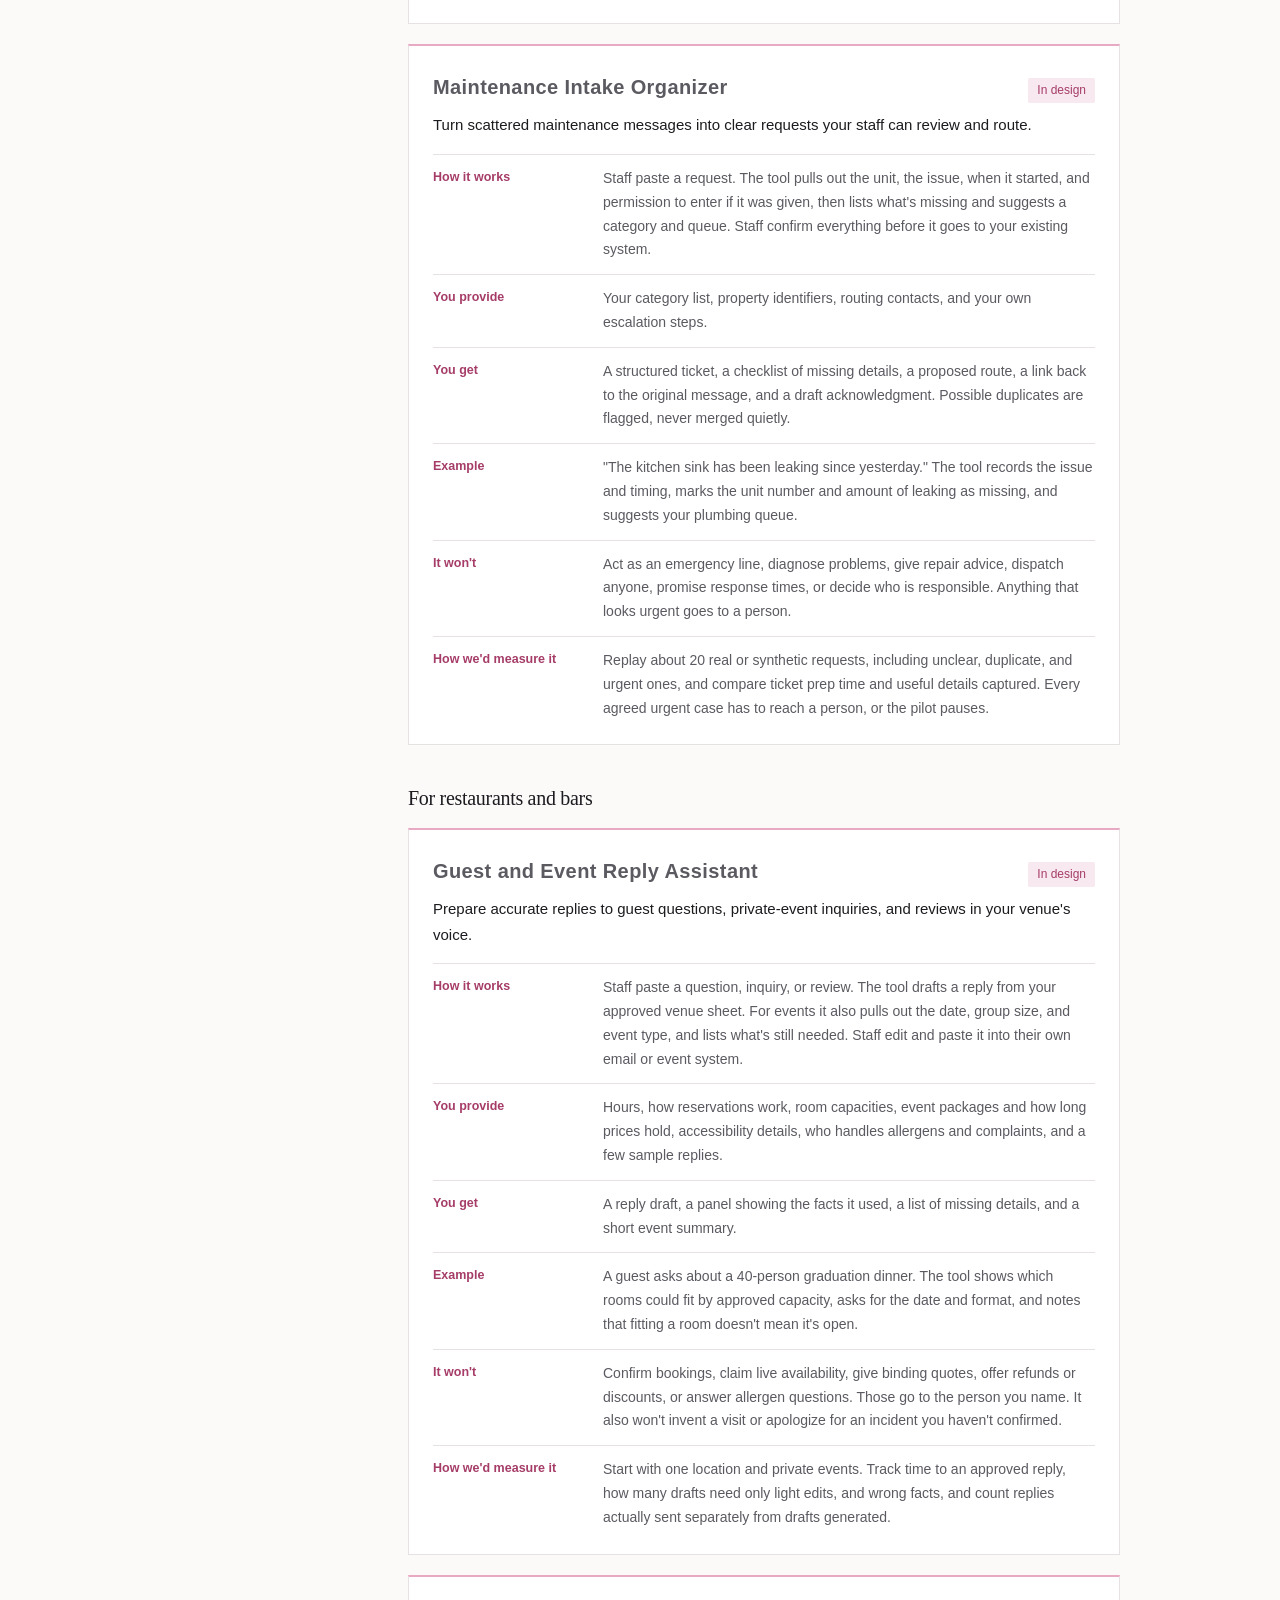
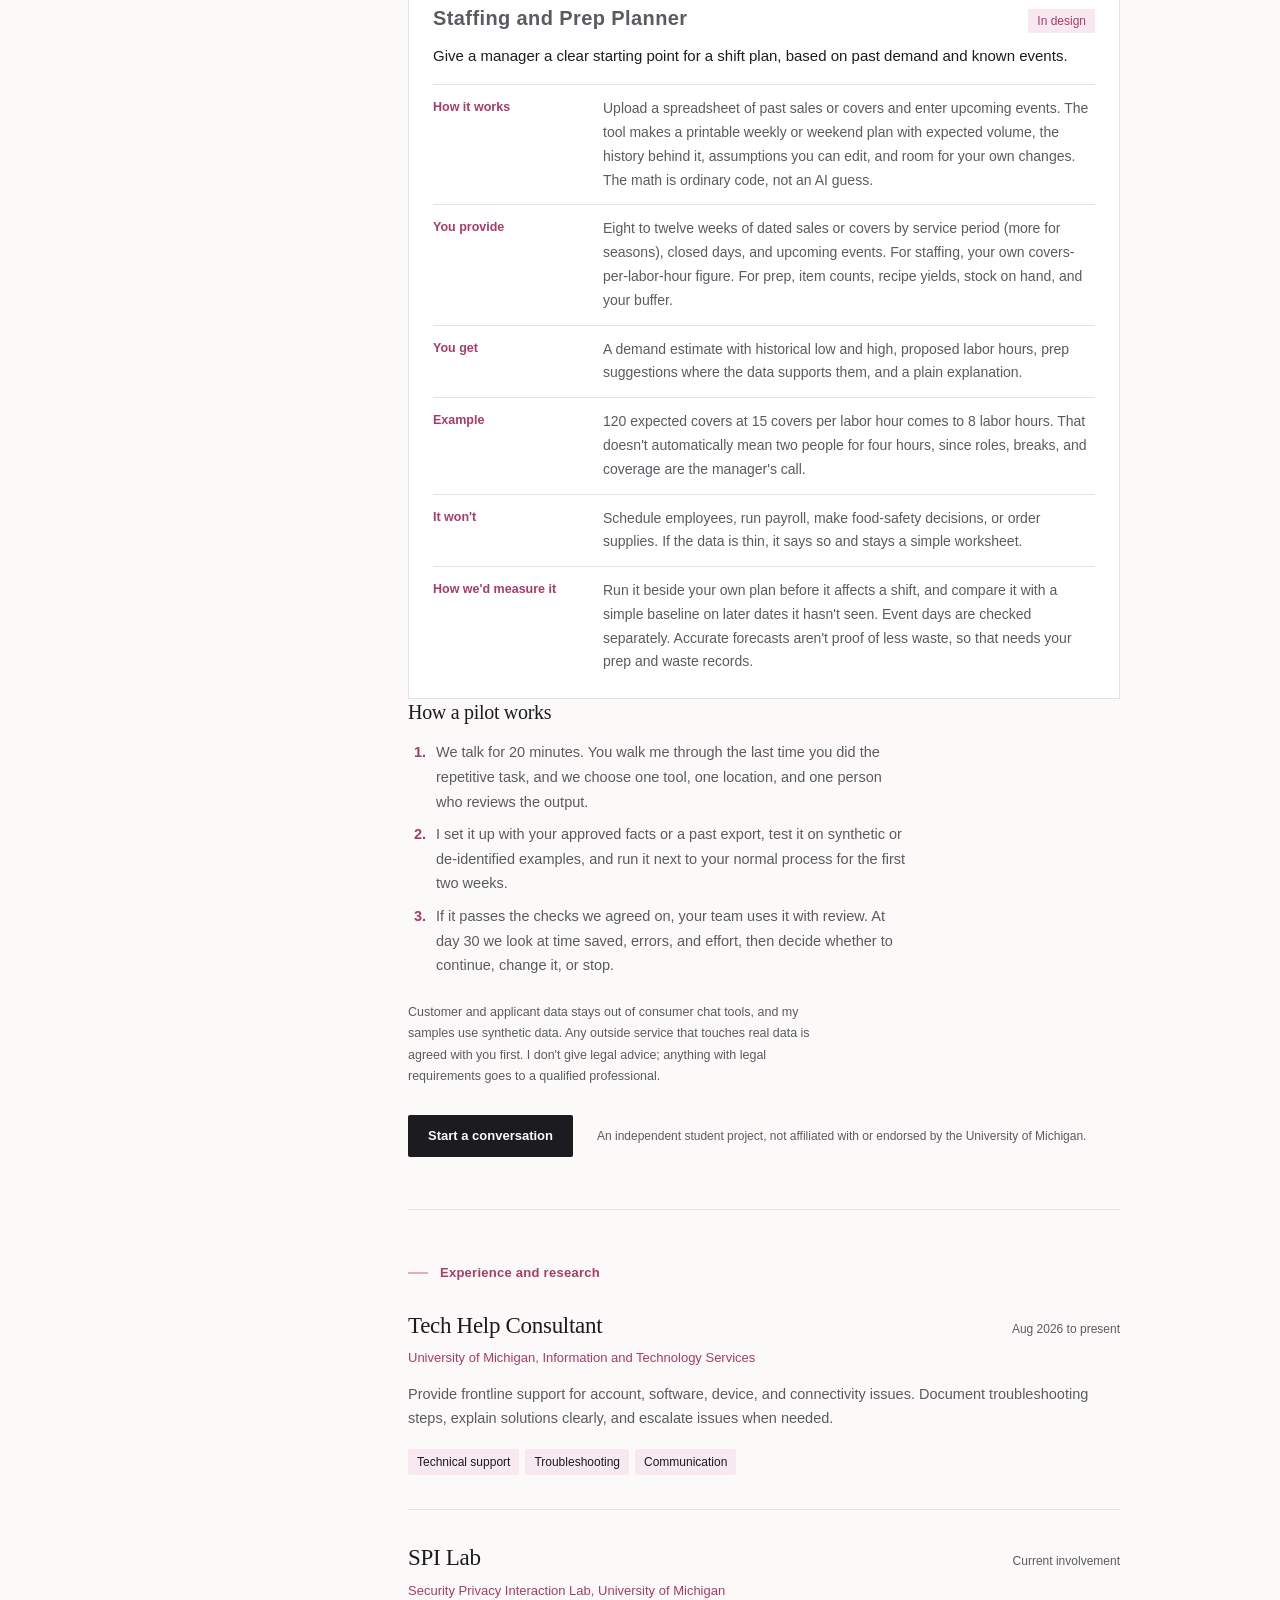
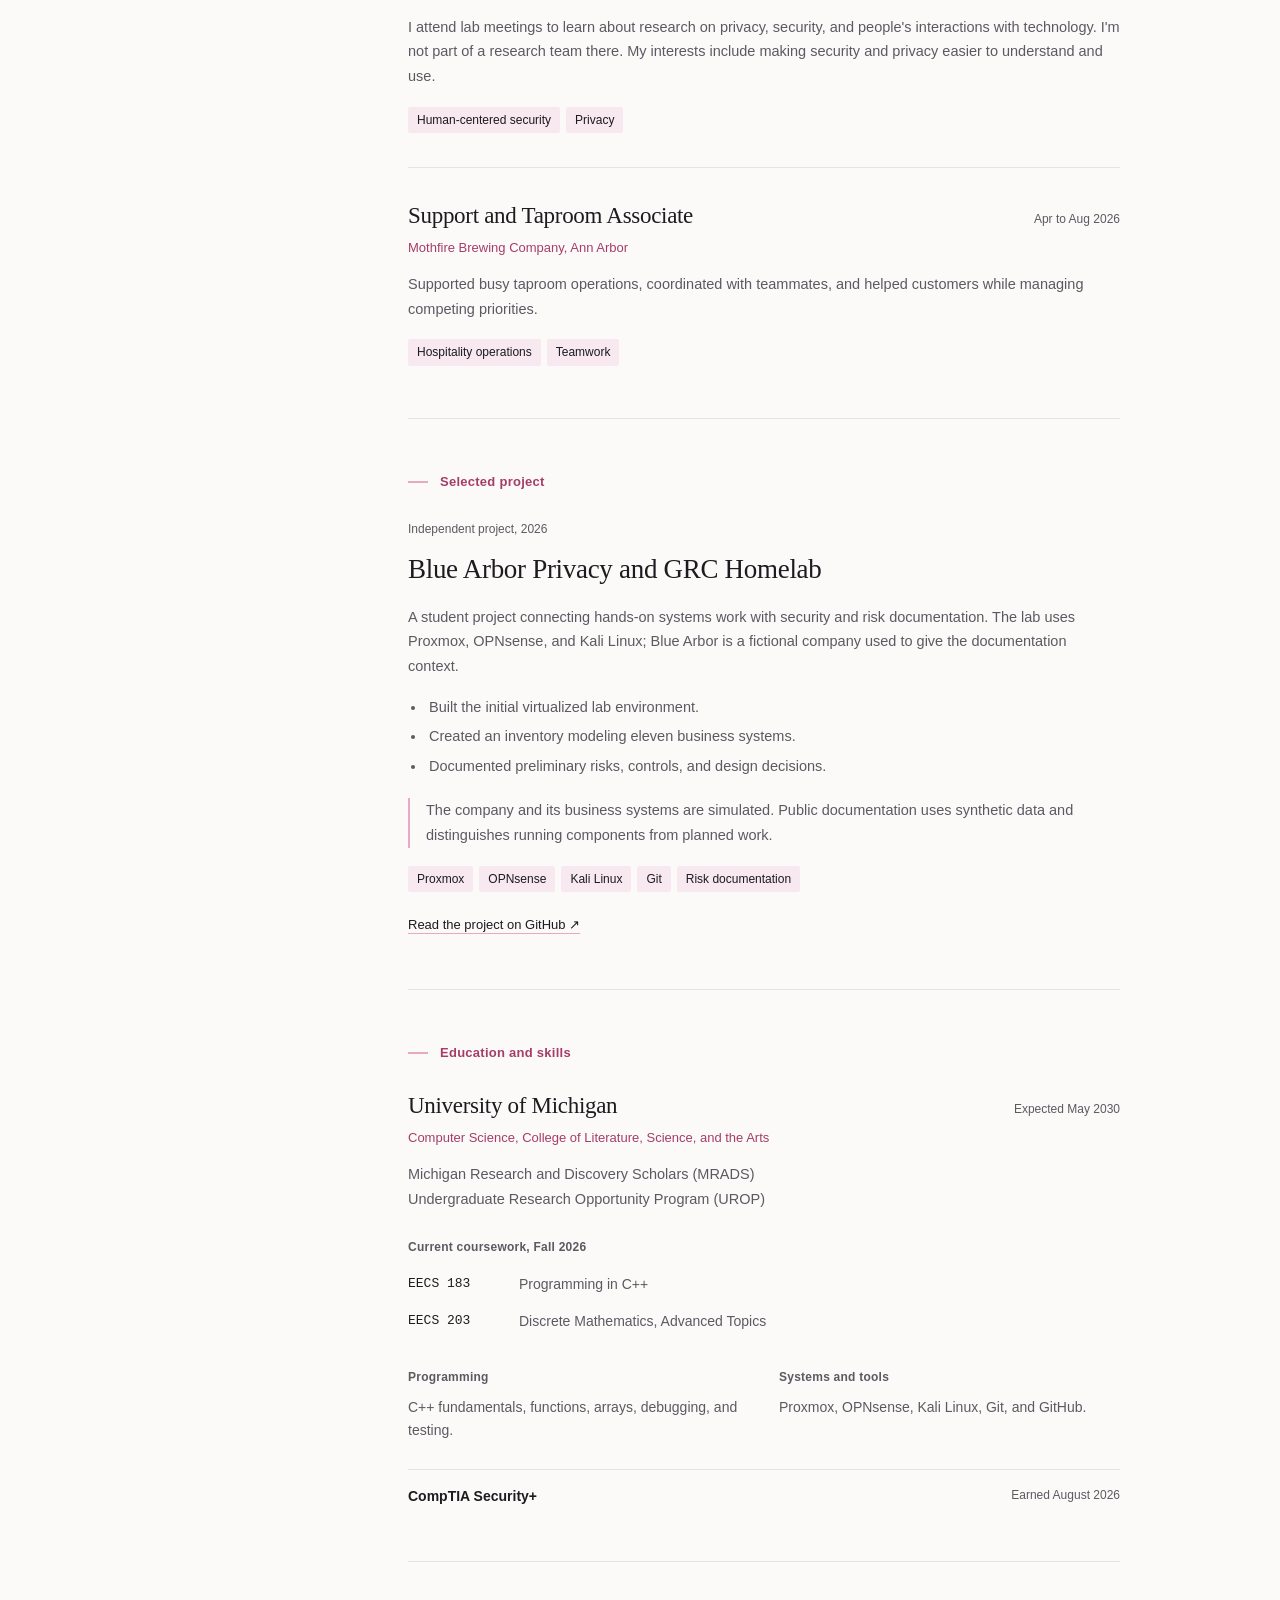
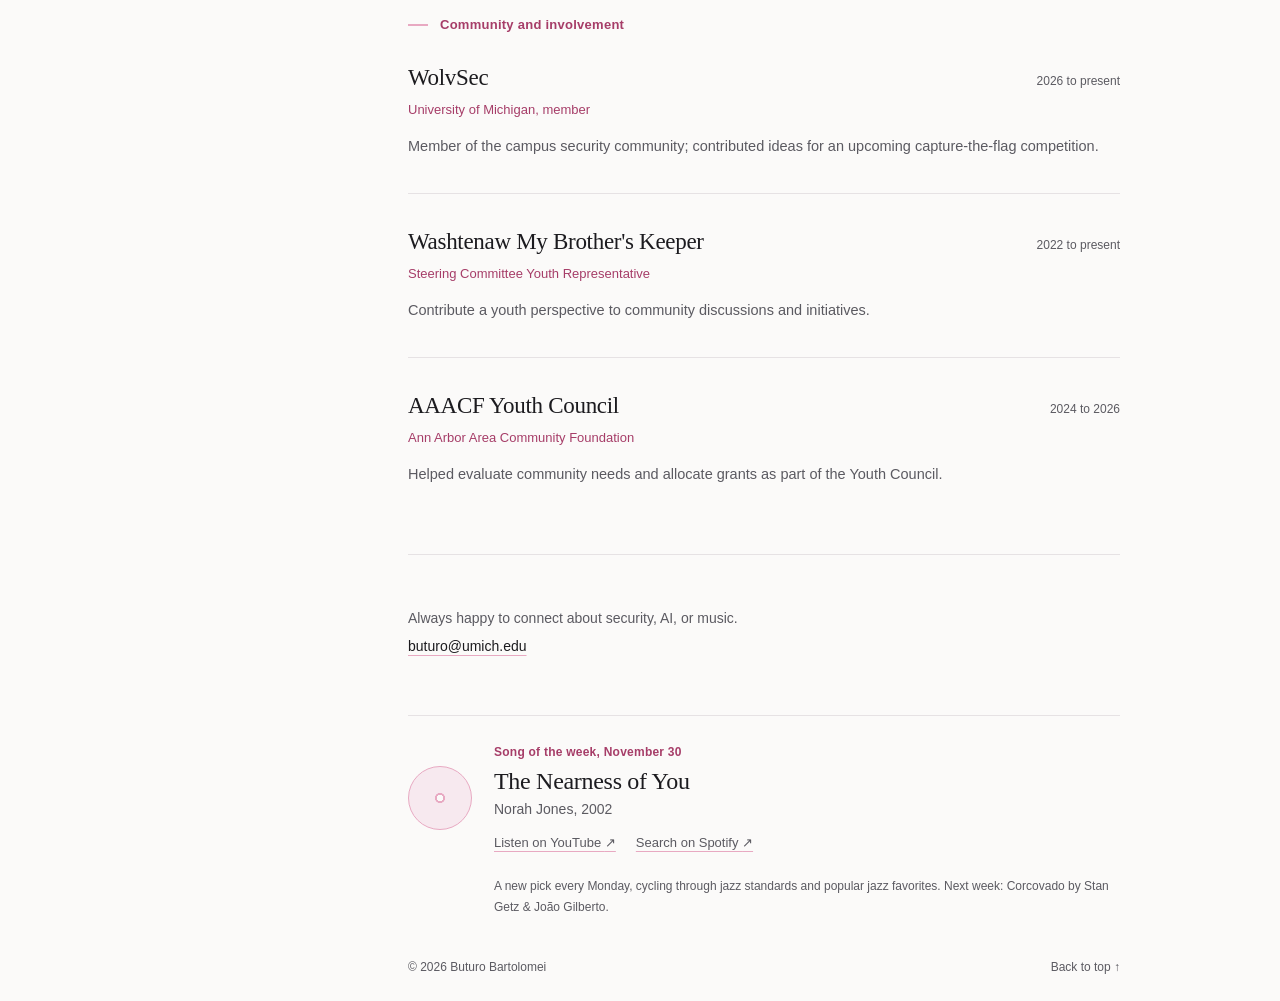
==== commit f1284b24: "Document four planned tools for leasing offices and restaurants Co-Authored-By: Claude Sonnet 5.5 <n" ====
--- a/index.html
+++ b/index.html
@@ -48,38 +48,72 @@
       </section>
       <section id="ai-business" aria-labelledby="ai-title">
         <h2 id="ai-title">AI for downtown businesses</h2>
-        <p class="lead">I help small downtown Ann Arbor teams save time on repeat work, such as answering the same questions, scheduling, and drafting replies, with a person approving anything sensitive. I'm running short pilots now.</p>
-        <div class="offers">
-          <article class="offer">
-            <h3>Leasing offices and brokerages</h3>
-            <p>Leasing season brings the same questions all day. I set up an assistant that drafts replies and keeps tours moving.</p>
-            <ul>
-              <li>Drafted answers on availability, pricing, pets, parking, and tour times</li>
-              <li>Tour booking and lead follow-up</li>
-              <li>Maintenance request triage</li>
-            </ul>
-            <p class="guardrail">AI never screens, scores, or denies applicants. A person approves anything about eligibility, and replies stay consistent for every inquirer.</p>
-            <p class="basis">Grounded in frontline support work: clear written answers, documented steps, and knowing when to escalate.</p>
+        <p class="lead">I'm designing four small tools for Ann Arbor leasing offices and restaurants. Each one does a single job, shows where its answer came from, and leaves the final decision with your team.</p>
+        <p class="status"><strong>Status:</strong> all four tools are in the design stage and not yet built. Demos will use synthetic data, and I will not post client results until a client has agreed and there is something real to report.</p>
+
+        <h3 class="group-title">For leasing offices and brokerages</h3>
+        <div class="tools">
+          <article class="tool">
+            <div class="tool-head"><h4>Leasing Reply Assistant</h4><span class="badge">In design</span></div>
+            <p class="tool-offer">Answer repeat leasing questions from your approved property facts instead of looking up the same details every time.</p>
+            <dl class="tool-facts">
+              <div><dt>How it works</dt><dd>Staff pick a property, paste an inquiry, and see a draft next to the facts it used. Anything it can't answer is flagged, and a simple queue shows which replies and follow-ups are due. Staff copy the approved text into their own email.</dd></div>
+              <div><dt>You provide</dt><dd>Rent and fees, availability dates, pet, parking, and utility policies, tour steps, who owns each fact and when it was last checked, and a few replies you like.</dd></div>
+              <div><dt>You get</dt><dd>An inquiry summary, a reply draft, the source for each statement, a list of unanswered questions, and a follow-up status that staff control.</dd></div>
+              <div><dt>Example</dt><dd>A prospect asks about a cat, parking costs, and Saturday tours. The sheet covers the first two but has no Saturday schedule, so the tool answers those and flags the tour for staff instead of inventing a time.</dd></div>
+              <div><dt>It won't</dt><dd>Screen, rank, or score applicants, interpret leases, send anything on its own, or state a price or opening that is out of date.</dd></div>
+              <div><dt>How we'd measure it</dt><dd>Time to write replies by hand versus time to check and edit drafts for similar inquiries, plus how many drafts staff approve, how many need real corrections, and how many questions get missed.</dd></div>
+            </dl>
           </article>
-          <article class="offer">
-            <h3>Restaurants and bars</h3>
-            <p>Event weekends swing volume. I turn your sales history and the local event calendar into a plan your team can use.</p>
-            <ul>
-              <li>A one-page staffing and prep forecast</li>
-              <li>Review-reply drafts</li>
-              <li>An FAQ assistant for hours, reservations, and private events</li>
-            </ul>
-            <p class="guardrail">A person verifies every allergen detail before it reaches a guest.</p>
-            <p class="basis">Informed by taproom shifts in Ann Arbor, where I saw how event-driven demand strains a small team.</p>
+          <article class="tool">
+            <div class="tool-head"><h4>Maintenance Intake Organizer</h4><span class="badge">In design</span></div>
+            <p class="tool-offer">Turn scattered maintenance messages into clear requests your staff can review and route.</p>
+            <dl class="tool-facts">
+              <div><dt>How it works</dt><dd>Staff paste a request. The tool pulls out the unit, the issue, when it started, and permission to enter if it was given, then lists what's missing and suggests a category and queue. Staff confirm everything before it goes to your existing system.</dd></div>
+              <div><dt>You provide</dt><dd>Your category list, property identifiers, routing contacts, and your own escalation steps.</dd></div>
+              <div><dt>You get</dt><dd>A structured ticket, a checklist of missing details, a proposed route, a link back to the original message, and a draft acknowledgment. Possible duplicates are flagged, never merged quietly.</dd></div>
+              <div><dt>Example</dt><dd>"The kitchen sink has been leaking since yesterday." The tool records the issue and timing, marks the unit number and amount of leaking as missing, and suggests your plumbing queue.</dd></div>
+              <div><dt>It won't</dt><dd>Act as an emergency line, diagnose problems, give repair advice, dispatch anyone, promise response times, or decide who is responsible. Anything that looks urgent goes to a person.</dd></div>
+              <div><dt>How we'd measure it</dt><dd>Replay about 20 real or synthetic requests, including unclear, duplicate, and urgent ones, and compare ticket prep time and useful details captured. Every agreed urgent case has to reach a person, or the pilot pauses.</dd></div>
+            </dl>
           </article>
         </div>
+
+        <h3 class="group-title">For restaurants and bars</h3>
+        <div class="tools">
+          <article class="tool">
+            <div class="tool-head"><h4>Guest and Event Reply Assistant</h4><span class="badge">In design</span></div>
+            <p class="tool-offer">Prepare accurate replies to guest questions, private-event inquiries, and reviews in your venue's voice.</p>
+            <dl class="tool-facts">
+              <div><dt>How it works</dt><dd>Staff paste a question, inquiry, or review. The tool drafts a reply from your approved venue sheet. For events it also pulls out the date, group size, and event type, and lists what's still needed. Staff edit and paste it into their own email or event system.</dd></div>
+              <div><dt>You provide</dt><dd>Hours, how reservations work, room capacities, event packages and how long prices hold, accessibility details, who handles allergens and complaints, and a few sample replies.</dd></div>
+              <div><dt>You get</dt><dd>A reply draft, a panel showing the facts it used, a list of missing details, and a short event summary.</dd></div>
+              <div><dt>Example</dt><dd>A guest asks about a 40-person graduation dinner. The tool shows which rooms could fit by approved capacity, asks for the date and format, and notes that fitting a room doesn't mean it's open.</dd></div>
+              <div><dt>It won't</dt><dd>Confirm bookings, claim live availability, give binding quotes, offer refunds or discounts, or answer allergen questions. Those go to the person you name. It also won't invent a visit or apologize for an incident you haven't confirmed.</dd></div>
+              <div><dt>How we'd measure it</dt><dd>Start with one location and private events. Track time to an approved reply, how many drafts need only light edits, and wrong facts, and count replies actually sent separately from drafts generated.</dd></div>
+            </dl>
+          </article>
+          <article class="tool">
+            <div class="tool-head"><h4>Staffing and Prep Planner</h4><span class="badge">In design</span></div>
+            <p class="tool-offer">Give a manager a clear starting point for a shift plan, based on past demand and known events.</p>
+            <dl class="tool-facts">
+              <div><dt>How it works</dt><dd>Upload a spreadsheet of past sales or covers and enter upcoming events. The tool makes a printable weekly or weekend plan with expected volume, the history behind it, assumptions you can edit, and room for your own changes. The math is ordinary code, not an AI guess.</dd></div>
+              <div><dt>You provide</dt><dd>Eight to twelve weeks of dated sales or covers by service period (more for seasons), closed days, and upcoming events. For staffing, your own covers-per-labor-hour figure. For prep, item counts, recipe yields, stock on hand, and your buffer.</dd></div>
+              <div><dt>You get</dt><dd>A demand estimate with historical low and high, proposed labor hours, prep suggestions where the data supports them, and a plain explanation.</dd></div>
+              <div><dt>Example</dt><dd>120 expected covers at 15 covers per labor hour comes to 8 labor hours. That doesn't automatically mean two people for four hours, since roles, breaks, and coverage are the manager's call.</dd></div>
+              <div><dt>It won't</dt><dd>Schedule employees, run payroll, make food-safety decisions, or order supplies. If the data is thin, it says so and stays a simple worksheet.</dd></div>
+              <div><dt>How we'd measure it</dt><dd>Run it beside your own plan before it affects a shift, and compare it with a simple baseline on later dates it hasn't seen. Event days are checked separately. Accurate forecasts aren't proof of less waste, so that needs your prep and waste records.</dd></div>
+            </dl>
+          </article>
+        </div>
+
         <h3 class="steps-title">How a pilot works</h3>
         <ol class="steps">
-          <li>We talk for 20 minutes and pick one repeat task.</li>
-          <li>I run a 30-day pilot on one location. Scope and data handling are agreed in writing.</li>
-          <li>We review response times and hours saved, then decide whether to continue.</li>
+          <li>We talk for 20 minutes. You walk me through the last time you did the repetitive task, and we choose one tool, one location, and one person who reviews the output.</li>
+          <li>I set it up with your approved facts or a past export, test it on synthetic or de-identified examples, and run it next to your normal process for the first two weeks.</li>
+          <li>If it passes the checks we agreed on, your team uses it with review. At day 30 we look at time saved, errors, and effort, then decide whether to continue, change it, or stop.</li>
         </ol>
-        <p class="fine-print">Customer and applicant data stays out of consumer chat tools, and my samples use synthetic data. I don't give legal advice; anything with legal requirements goes to a qualified professional.</p>
+        <p class="fine-print">Customer and applicant data stays out of consumer chat tools, and my samples use synthetic data. Any outside service that touches real data is agreed with you first. I don't give legal advice; anything with legal requirements goes to a qualified professional.</p>
         <div class="cta-row">
           <a class="button" href="mailto:buturo@umich.edu?subject=AI%20pilot%20inquiry">Start a conversation</a>
           <p class="disclaimer">An independent student project, not affiliated with or endorsed by the University of Michigan.</p>
--- a/assets/portfolio.css
+++ b/assets/portfolio.css
@@ -247,3 +247,23 @@
   a { text-decoration: none; }
   .tags li { border: 1px solid #ddd; }
 }
+
+/* Tool descriptions */
+.status { max-width: 62ch; margin: 18px 0 0; padding: 10px 14px; border-left: 2px solid var(--pink); background: var(--soft); font-size: 13.5px; color: var(--text); }
+.group-title { margin: 40px 0 16px; font-size: 20px; }
+.tools { display: grid; gap: 20px; }
+.tool { padding: 24px 24px 12px; border: 1px solid var(--line); border-top: 2px solid var(--pink); background: var(--surface); }
+.tool-head { display: flex; align-items: baseline; justify-content: space-between; gap: 14px; margin-bottom: 8px; }
+.tool-head h4 { margin: 0; font-size: 20px; }
+.badge { flex: none; padding: 2px 9px; border-radius: 2px; background: var(--soft); color: var(--accent); font-size: 12px; }
+.tool-offer { margin: 0 0 16px; font-size: 15px; color: var(--text); }
+.tool-facts { margin: 0; }
+.tool-facts > div { display: grid; grid-template-columns: 150px 1fr; gap: 6px 20px; padding: 12px 0; border-top: 1px solid var(--line); }
+.tool-facts dt { font-size: 12.5px; font-weight: 600; color: var(--accent); }
+.tool-facts dd { margin: 0; font-size: 14px; line-height: 1.7; color: var(--muted); }
+@media (max-width: 700px) {
+  .tool-facts > div { grid-template-columns: 1fr; }
+  .tool-head { display: block; }
+  .badge { display: inline-block; margin-top: 6px; }
+}
+@media print { .tool { break-inside: avoid; } }
